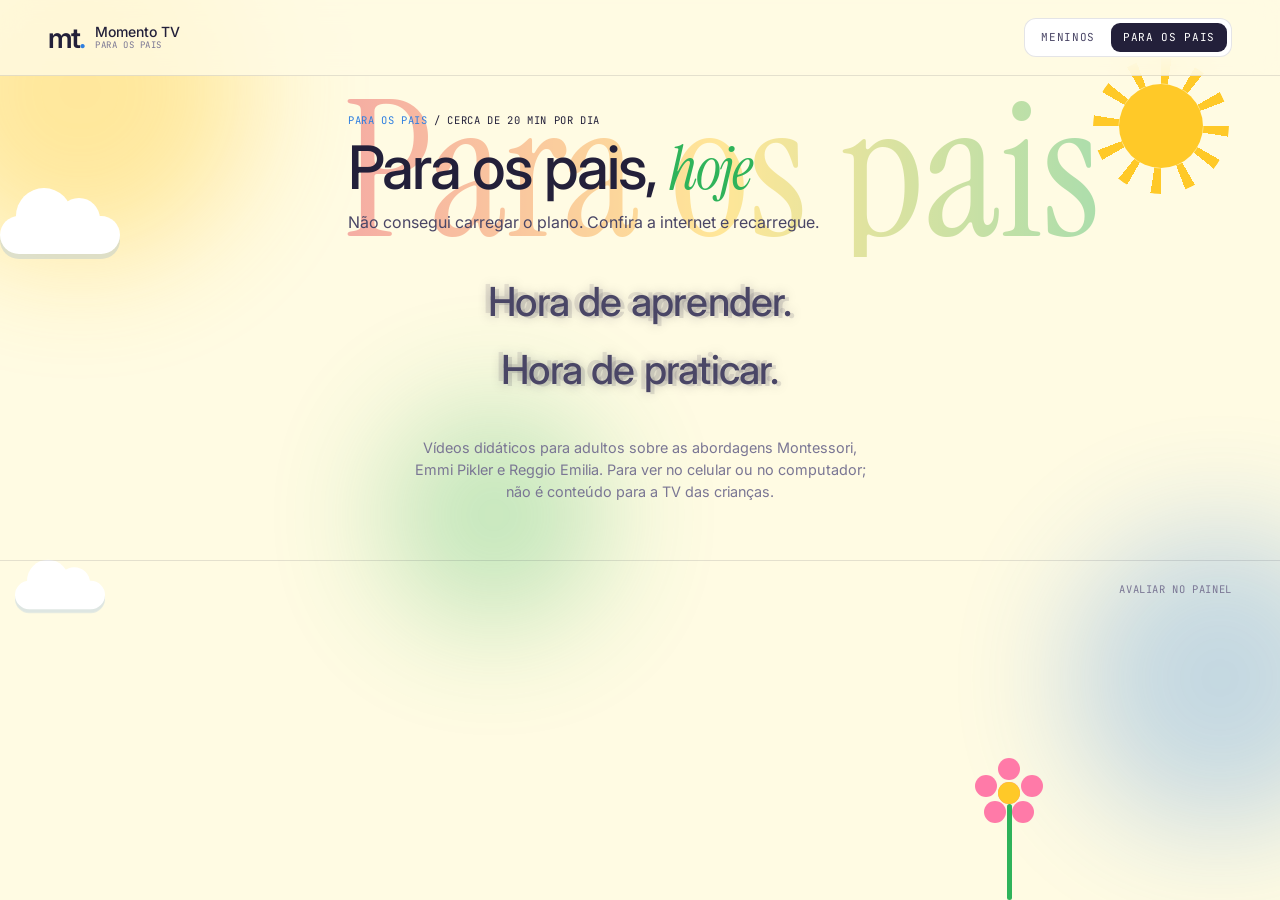
==== pais.html @ d2800e3e "Aba "Para os pais": pagina pais.html com pacote diario de videos didaticos (catalogo-pais.json, plan" ====
<!doctype html>
<html lang="pt-BR">
<head>
<meta charset="utf-8">
<meta name="viewport" content="width=device-width,initial-scale=1">
<meta name="robots" content="noindex">
<title>Momento TV · Para os pais</title>
<link rel="preconnect" href="https://fonts.googleapis.com">
<link rel="stylesheet" href="https://fonts.googleapis.com/css2?family=Inter:wght@400;500;600&family=JetBrains+Mono:wght@400;500&family=Instrument+Serif:ital@1&display=swap">
<style>
  /* Tokens do design system Noa Vale (noa-vale-design-system) */
  :root{
    /* Paleta primária para crianças pequenas: vermelho, azul, amarelo e verde, saturadas, sobre fundo claro */
    --red:#e63946;--blue:#2f7fe0;--yellow:#ffc928;--green:#2fb35a;
    --bg:#fffbe3;--bg-2:#fff3b8;--card:#ffffff;--card-edge:var(--blue);
    --ink:#23203a;--ink-2:#4a4666;--muted:#7a7694;--line:rgba(35,32,58,.12);
    --accent:var(--blue);--accent-deep:#1f5fb0;--accent-soft:#cfe2fb;--paper:#ffffff;
    --font-sans:"Inter",system-ui,-apple-system,"Segoe UI",Roboto,sans-serif;
    --font-mono:"JetBrains Mono",ui-monospace,"Cascadia Mono",Consolas,monospace;
    --font-script:"Instrument Serif",Georgia,serif;
    --radius:18px;--gutter:clamp(16px,4vw,48px);
    --shadow:0 30px 60px -30px rgba(30,28,25,.45),0 2px 0 rgba(255,255,255,.6) inset;
  }
  :root{color-scheme:light}
  *{box-sizing:border-box}
  html{scroll-behavior:smooth}
  body{margin:0;background:var(--bg);color:var(--ink);font:16px/1.55 var(--font-sans);-webkit-font-smoothing:antialiased}
  a{color:inherit;text-decoration:none}
  h1{font-weight:500;letter-spacing:-.03em;line-height:1.02;margin:0}
  p{margin:0}
  .mono{font-family:var(--font-mono);letter-spacing:.06em}
  .tiny{font-size:10.5px;line-height:1.6;text-transform:uppercase}
  .muted{color:var(--muted)}
  .accent{color:var(--accent)}

  .site-header{position:sticky;top:0;z-index:50;display:flex;align-items:center;justify-content:space-between;gap:12px;height:76px;padding:0 var(--gutter);background:color-mix(in srgb,var(--bg) 82%,transparent);backdrop-filter:blur(14px);border-bottom:1px solid var(--line)}
  .brand{display:flex;align-items:center;gap:12px}
  .brand-mark{font-weight:600;font-size:28px;letter-spacing:-.08em;line-height:1}
  .brand-mark .dot{color:var(--accent)}
  .brand-text{display:flex;flex-direction:column;line-height:1.15}
  .brand-name{font-size:14px;font-weight:500}
  .brand-role{color:var(--muted);font-size:9px}
  .pill{padding:7px 12px;border-radius:9px;background:var(--paper);border:1px solid var(--line);font-size:11px;color:var(--ink-2);white-space:nowrap}

  .wrap{max-width:680px;margin:0 auto;padding:36px var(--gutter) 56px;display:flex;flex-direction:column;gap:22px}
  .hero h1{font-size:clamp(38px,9vw,60px);margin:8px 0 10px}
  .hero h1 em{font-family:var(--font-script);font-weight:400;color:var(--accent)}
  .sub{color:var(--ink-2)}

  .hero h1 em{color:var(--green)}
  #proximos{border-color:var(--green)}
  .tcard{background:var(--card);border:3px solid var(--card-edge);border-radius:26px;padding:22px;box-shadow:var(--shadow);display:flex;flex-direction:column;gap:16px}
  .btn-discuss{display:flex;align-items:center;justify-content:space-between;gap:14px;padding:14px 14px 14px 26px;border-radius:12px;background:linear-gradient(180deg,var(--accent),var(--accent-deep));color:#fff;font-family:var(--font-mono);font-size:13px;font-weight:500;letter-spacing:.06em;text-transform:uppercase;box-shadow:0 1px 0 rgba(255,255,255,.35) inset,0 12px 24px -12px rgba(193,39,45,.8);transition:transform .2s,box-shadow .2s}
  .btn-discuss:hover{transform:translateY(-1px);box-shadow:0 1px 0 rgba(255,255,255,.35) inset,0 16px 30px -12px rgba(193,39,45,.8),0 0 0 3px rgba(230,57,70,.28)}
  .btn-icon{display:grid;place-items:center;width:40px;height:40px;border-radius:9px;background:rgba(255,255,255,.18);font-size:15px}
  a:focus-visible,summary:focus-visible{outline:3px solid var(--accent);outline-offset:3px}

  ol{margin:0;padding:0;list-style:none;counter-reset:v;display:flex;flex-direction:column}
  ol li{counter-increment:v;display:grid;grid-template-columns:auto 1fr auto;gap:12px;align-items:baseline;padding:11px 0;border-top:1px solid var(--line)}
  ol li:first-child{border-top:0}
  ol li::before{content:counter(v);display:grid;place-items:center;width:30px;height:30px;border-radius:50%;background:var(--c,var(--red));color:#fff;font-family:var(--font-sans);font-size:15px;font-weight:600}
  ol li:nth-child(4n+1){--c:var(--red)}
  ol li:nth-child(4n+2){--c:var(--blue)}
  ol li:nth-child(4n+3){--c:var(--green)}
  ol li:nth-child(4n+4){--c:var(--yellow)}
  ol li:nth-child(4n+4)::before{color:var(--ink)}
  ol li a{font-weight:500;font-size:17px;letter-spacing:-.01em}
  ol li a:hover{color:var(--accent)}
  .dur{font-family:var(--font-mono);font-size:11px;color:var(--muted);white-space:nowrap}
  .meta{color:var(--muted);font-size:.9rem}

  details summary{cursor:pointer;font-family:var(--font-mono);font-size:11px;letter-spacing:.06em;text-transform:uppercase;list-style:none}
  details summary::before{content:"+ ";color:var(--accent)}
  details[open] summary::before{content:"− "}
  .dia{display:flex;flex-direction:column;gap:6px;padding:14px 0;border-top:1px solid var(--line)}
  .dia:first-child{border-top:0;padding-top:0}
  .dia a.p{font-weight:500;color:var(--accent-deep)}
  .dia a.p:hover{text-decoration:underline}
  .warn{background:var(--accent-soft);color:#4a1d0c;border-radius:12px;padding:10px 14px;font-size:.92rem}
  [hidden]{display:none!important}
  html,body{overflow-x:clip}
  /* ---- Efeitos ---- */
  .bg{position:fixed;inset:0;z-index:-1;overflow:hidden;pointer-events:none}
  .bg i{position:absolute;border-radius:50%;filter:blur(60px);opacity:.38;animation:flutua 18s ease-in-out infinite alternate;will-change:transform}
  .bg i:nth-child(1){width:340px;height:340px;background:var(--yellow);top:-80px;left:-90px}
  .bg i:nth-child(2){width:300px;height:300px;background:var(--blue);opacity:.28;bottom:8%;right:-90px;animation-duration:23s;animation-delay:-6s}
  .bg i:nth-child(3){width:220px;height:220px;background:var(--green);opacity:.3;top:45%;left:30%;animation-duration:27s;animation-delay:-11s}
  @keyframes flutua{to{transform:translate3d(60px,-50px,0) scale(1.18)}}
  .hero{position:relative}
  .ghost{position:absolute;left:-4px;top:-26px;z-index:-1;font-family:var(--font-script);font-size:clamp(90px,26vw,190px);line-height:.9;background:linear-gradient(90deg,var(--red),var(--yellow),var(--green),var(--blue),var(--red));background-size:200% 100%;-webkit-background-clip:text;background-clip:text;color:transparent;-webkit-text-fill-color:transparent;opacity:.4;white-space:nowrap;user-select:none;animation:desliza 16s linear infinite alternate,arcoiris 8s linear infinite}
  @keyframes desliza{to{transform:translateX(-14%)}}
  @keyframes arcoiris{to{background-position:200% 0}}
  .hero h1 em{display:inline-block;animation:balanca 5s ease-in-out infinite}
  @keyframes balanca{0%,100%{transform:rotate(-2deg)}50%{transform:rotate(2.5deg) translateY(-2px)}}
  .reveal{opacity:0;transform:translateY(26px);transition:opacity .8s cubic-bezier(.2,.7,.2,1),transform .8s cubic-bezier(.2,.7,.2,1)}
  .reveal.in{opacity:1;transform:none}
  .tcard{transform-style:preserve-3d;will-change:transform}
  .tcard.tilt{transition:transform .15s ease-out,box-shadow .3s}
  .btn-discuss{position:relative;overflow:hidden;animation:pulsa 3.2s ease-in-out infinite}
  .btn-discuss::after{content:"";position:absolute;top:0;left:-70%;width:45%;height:100%;background:linear-gradient(100deg,transparent,rgba(255,255,255,.45),transparent);transform:skewX(-20deg);animation:brilho 3.8s ease-in-out infinite}
  @keyframes brilho{0%,55%{left:-70%}100%{left:130%}}
  @keyframes pulsa{0%,100%{box-shadow:0 1px 0 rgba(255,255,255,.35) inset,0 12px 24px -12px rgba(193,39,45,.8),0 0 0 0 rgba(230,57,70,.35)}50%{box-shadow:0 1px 0 rgba(255,255,255,.35) inset,0 12px 24px -12px rgba(193,39,45,.8),0 0 0 10px rgba(230,57,70,0)}}
  .btn-icon{transition:transform .25s}
  .btn-discuss:hover .btn-icon{transform:scale(1.18) rotate(-8deg)}
  .reveal.in ol li{animation:entra .55s cubic-bezier(.2,.7,.2,1) both;animation-delay:calc(var(--i,0)*90ms + 150ms)}
  @keyframes entra{from{opacity:0;transform:translateX(-18px)}}
  ol li{transition:padding-left .25s}
  ol li:hover{padding-left:8px}
  .pill{animation:pop .6s cubic-bezier(.3,1.6,.5,1) both}
  @keyframes pop{from{opacity:0;transform:scale(.6)}}
  @media (prefers-reduced-motion:reduce){
    .bg i,.ghost,.hero h1 em,.btn-discuss,.btn-discuss::after,.pill{animation:none}
    .reveal{opacity:1;transform:none;transition:none}
    .reveal.in ol li{animation:none}
    .tcard.tilt{transition:none}
  }
  /* ---- Efeitos do Noa Vale: roda 3D, dust, objetos soltos, passos ---- */
  .roda{display:flex;flex-direction:column;gap:14px}
  .carousel{position:relative;height:340px;perspective:1200px;perspective-origin:50% 40%}
  .ring{position:absolute;inset:0;margin:auto;width:220px;height:280px;transform-style:preserve-3d;transition:transform 1.1s cubic-bezier(.22,.8,.2,1)}
  .vcard{position:absolute;inset:0;display:flex;flex-direction:column;justify-content:space-between;padding:18px;border-radius:24px;border:6px solid #fff;background:var(--c);color:#fff;box-shadow:var(--shadow);backface-visibility:hidden;transform:rotateY(var(--a)) translateZ(var(--r))}
  .vcard.y{color:var(--ink)}
  .vcard .n{font-family:var(--font-script);font-size:96px;line-height:.8}
  .vcard h3{margin:0;font-size:20px;font-weight:600;letter-spacing:-.02em;line-height:1.1}
  .vcard .d{align-self:flex-start;margin-top:10px;font-family:var(--font-mono);font-size:11px;padding:4px 10px;border-radius:99px;background:rgba(255,255,255,.3)}
  .vcard .go{position:absolute;right:12px;top:12px;width:36px;height:36px;border-radius:50%;background:#fff;color:var(--c);display:grid;place-items:center;font-size:13px}
  .vcard.y .go{color:var(--ink)}
  .roda-foot{display:flex;align-items:center;justify-content:center;gap:18px;text-align:center}
  .chev{background:none;border:0;cursor:pointer;color:var(--muted);font-size:42px;line-height:1;padding:0 8px;transition:color .2s,transform .2s}
  .chev:hover{color:var(--accent);transform:scale(1.12)}
  .steps{display:flex;gap:6px}
  .steps button{position:relative;flex:var(--w) 1 0;min-width:0;background:none;border:0;padding:14px 0 0;cursor:pointer;text-align:left;color:var(--muted);font-family:var(--font-mono);font-size:10.5px;letter-spacing:.06em;transition:color .3s}
  .steps button i{position:absolute;top:0;left:0;right:0;height:7px;border-radius:4px;background:var(--c);opacity:.28;transition:opacity .3s}
  .steps button.active{color:var(--ink)}
  .steps button.active i{opacity:1}
  .dust{display:flex;flex-direction:column;align-items:center;gap:6px;margin:14px 0;font-size:clamp(24px,6vw,40px);font-weight:500;letter-spacing:-.02em;color:var(--ink-2);text-align:center}
  .dust span{animation:dust 7s ease-in-out infinite;text-shadow:0 0 12px rgba(35,32,58,.35),4px 2px 0 rgba(35,32,58,.12),-5px -3px 0 rgba(35,32,58,.1)}
  .dust span:last-child{animation-delay:-3.5s}
  @keyframes dust{0%,100%{opacity:.3;letter-spacing:.3em}50%{opacity:1;letter-spacing:-.02em}}
  .scatter{position:absolute;inset:0;pointer-events:none;z-index:-1}
  .toy{position:absolute;box-shadow:var(--shadow);animation:bob 5s ease-in-out infinite}
  .toy.t1{width:56px;height:56px;border-radius:50%;background:var(--red);border:6px solid #fff;right:3%;top:2%;--r:0deg}
  .toy.t2{width:46px;height:46px;border-radius:14px;background:var(--blue);border:6px solid #fff;right:20%;top:78%;--r:-12deg;animation-delay:-1.5s}
  .toy.t3{width:58px;height:52px;background:var(--yellow);clip-path:polygon(50% 0,100% 100%,0 100%);right:1%;top:44%;--r:10deg;animation-delay:-3s;box-shadow:none}
  .toy.t4{width:34px;height:34px;border-radius:50%;background:var(--green);border:5px solid #fff;right:30%;top:-2%;animation-delay:-2s}
  @keyframes bob{0%,100%{transform:translateY(0) rotate(var(--r,0deg))}50%{transform:translateY(-14px) rotate(calc(var(--r,0deg) + 9deg))}}
  @media (max-width:520px){.carousel{height:310px}.ring{width:190px;height:250px}.vcard .n{font-size:78px}.vcard h3{font-size:17px}}
  @media (prefers-reduced-motion:reduce){.ring{transition:none}.dust span,.toy{animation:none}.dust span{opacity:1}}
  /* ---- Ilustrações em CSS no fundo ---- */
  .bg b{position:absolute;display:block}
  .sol{top:84px;right:6%;width:84px;height:84px;border-radius:50%;background:var(--yellow)}
  .sol::before{content:"";position:absolute;inset:-26px;border-radius:50%;background:repeating-conic-gradient(var(--yellow) 0 9deg,transparent 9deg 30deg);-webkit-mask:radial-gradient(circle closest-side,transparent 61%,#000 63%);mask:radial-gradient(circle closest-side,transparent 61%,#000 63%);animation:raios 30s linear infinite}
  @keyframes raios{to{transform:rotate(360deg)}}
  .nuvem{left:0;width:120px;height:38px;border-radius:40px;background:#fff;filter:drop-shadow(0 5px 0 rgba(47,127,224,.16));animation:deriva 70s linear infinite}
  .nuvem::before,.nuvem::after{content:"";position:absolute;border-radius:50%;background:#fff}
  .nuvem::before{width:56px;height:56px;left:16px;top:-28px}
  .nuvem::after{width:42px;height:42px;right:20px;top:-18px}
  .nuvem.n1{top:24%}
  .nuvem.n2{top:64%;transform:scale(.75);animation-duration:95s;animation-delay:-48s}
  @keyframes deriva{from{translate:-180px 0}to{translate:calc(100vw + 180px) 0}}
  .balao{left:7%;bottom:-130px;width:54px;height:66px;border-radius:50% 50% 48% 48%;background:var(--red);animation:sobe 26s ease-in-out infinite}
  .balao::before{content:"";position:absolute;left:12px;top:10px;width:10px;height:16px;border-radius:50%;background:rgba(255,255,255,.55);transform:rotate(20deg)}
  .balao::after{content:"";position:absolute;left:50%;top:100%;width:2px;height:72px;background:var(--ink-2);opacity:.4}
  @keyframes sobe{0%{transform:translate(0,0) rotate(-4deg)}50%{transform:translate(26px,-60vh) rotate(5deg)}100%{transform:translate(-10px,-125vh) rotate(-4deg)}}
  .flor{left:78%;bottom:96px;width:22px;height:22px;border-radius:50%;background:#ff7aa8;box-shadow:0 -24px #ff7aa8,23px -7px #ff7aa8,14px 19px #ff7aa8,-14px 19px #ff7aa8,-23px -7px #ff7aa8;transform-origin:50% 100px;animation:sway 6s ease-in-out infinite alternate}
  .flor::before{content:"";position:absolute;left:50%;top:22px;width:5px;height:96px;margin-left:-2.5px;background:var(--green);border-radius:3px;z-index:-1}
  .flor::after{content:"";position:absolute;inset:0;border-radius:50%;background:var(--yellow)}
  @keyframes sway{from{transform:rotate(-6deg)}to{transform:rotate(6deg)}}
  /* ---- Brinquedo que gira ao toque ---- */
  .brinq-area{display:flex;flex-direction:column;align-items:center;gap:10px}
  .brinq-wrap{filter:drop-shadow(0 14px 14px rgba(35,32,58,.22))}
  .brinq{display:block;width:150px;height:150px;border:0;padding:0;cursor:pointer;background:var(--yellow);clip-path:polygon(50% 0,61% 35%,98% 35%,68% 57%,79% 91%,50% 70%,21% 91%,32% 57%,2% 35%,39% 35%);transition:transform .25s,background .3s;animation:balanca 5s ease-in-out infinite}
  .brinq:hover{transform:scale(1.08)}
  .brinq:focus-visible{outline:3px solid var(--blue);outline-offset:6px}
  .brinq.gira{animation:giraBrinq .7s cubic-bezier(.5,0,.3,1)}
  @keyframes giraBrinq{0%{transform:rotate(0) scale(1)}50%{transform:rotate(180deg) scale(.5)}100%{transform:rotate(360deg) scale(1)}}
  /* ---- Cartões entram virados em 3D ---- */
  .tcard.reveal{transform:none}
  .tcard.reveal.in{animation:entra3d 1s cubic-bezier(.2,.7,.2,1) backwards}
  #hoje{--ry:14deg;--rz:-4deg}
  #proximos{--ry:-14deg;--rz:4deg}
  @keyframes entra3d{from{opacity:0;transform:perspective(900px) rotateY(var(--ry)) rotateZ(var(--rz)) translateY(34px)}}
  @media (prefers-reduced-motion:reduce){.sol::before,.nuvem,.balao,.flor,.brinq,.brinq.gira,.tcard.reveal.in{animation:none}.balao{bottom:12%}}
  .abas{display:flex;gap:4px;padding:4px;border-radius:12px;background:var(--paper);border:1px solid var(--line)}
  .abas a{padding:6px 12px;border-radius:9px;font-family:var(--font-mono);font-size:11px;letter-spacing:.06em;text-transform:uppercase;color:var(--ink-2)}
  .abas a[aria-current="page"]{background:var(--ink);color:#fff}
  .site-footer{padding:20px var(--gutter) 28px;border-top:1px solid var(--line);display:flex;justify-content:space-between;gap:12px;flex-wrap:wrap;color:var(--muted)}
</style>
</head>
<body>
<div class="bg" aria-hidden="true"><i></i><i></i><i></i><b class="sol"></b><b class="nuvem n1"></b><b class="nuvem n2"></b><b class="balao"></b><b class="flor"></b></div>
<header class="site-header">
  <a class="brand" href="./" aria-label="Momento TV, início">
    <span class="brand-mark">mt<span class="dot">.</span></span>
    <span class="brand-text">
      <span class="brand-name">Momento TV</span>
      <span class="brand-role mono">PARA OS PAIS</span>
    </span>
  </a>
  <nav class="abas" aria-label="Seções">
    <a href="./">Meninos</a>
    <a href="./pais.html" aria-current="page">Para os pais</a>
  </nav>
  <span class="pill mono" id="data-pill" hidden></span>
</header>

<main class="wrap">
  <section class="hero reveal">
    <p class="ghost" aria-hidden="true">Para os pais</p>
    <p class="mono tiny"><span class="accent">PARA OS PAIS</span> / CERCA DE 20 MIN POR DIA</p>
    <h1 id="titulo">Para os pais, <em>hoje</em></h1>
    <p class="sub" id="sub">Carregando o plano…</p>
      </section>

  <section class="roda reveal" id="roda" hidden aria-label="Vídeos de hoje">
    <div class="carousel"><div class="ring" id="ring"></div></div>
    <div class="roda-foot">
      <button class="chev" id="prev" aria-label="Vídeo anterior">&lsaquo;</button>
      <p class="mono tiny"><span class="accent" id="cur-index">1</span> / <span id="cur-total">1</span> &nbsp; <span id="cur-title"></span></p>
      <button class="chev" id="next" aria-label="Próximo vídeo">&rsaquo;</button>
    </div>
    <div class="steps" id="steps"></div>
  </section>

  <p class="dust" aria-hidden="true"><span>Hora de aprender.</span><span>Hora de praticar.</span></p>

  <p class="meta" style="text-align:center;max-width:52ch;margin:0 auto">Vídeos didáticos para adultos sobre as abordagens Montessori, Emmi Pikler e Reggio Emilia. Para ver no celular ou no computador; não é conteúdo para a TV das crianças.</p>

  <div id="aviso" class="warn" hidden></div>

  <section class="tcard reveal" id="hoje" hidden>
    <a class="btn-discuss" id="tocar" href="#" target="_blank" rel="noopener"><span id="tocar-txt">Tocar o pacote de hoje</span><span class="btn-icon" aria-hidden="true">▶</span></a>
    <ol id="lista"></ol>
    <p class="meta">Abre uma fila no seu YouTube com os vídeos do dia, em sequência. Para marcar o que quer considerar, favoritar ou dispensar, use a aba "Para os pais" do <a href="https://claude.ai/artifact/XzqS7mqzaHzZkBcvkxbw5g#pais" target="_blank" rel="noopener" style="color:var(--accent-deep);font-weight:500">painel</a>.</p>
  </section>

  <section class="tcard reveal" id="proximos" hidden>
    <details>
      <summary>Próximos dias</summary>
      <div id="dias" style="margin-top:14px"></div>
    </details>
  </section>
</main>

<footer class="site-footer">
  <p class="mono tiny" id="rodape"></p>
  <a class="mono tiny" style="color:inherit" href="https://claude.ai/artifact/XzqS7mqzaHzZkBcvkxbw5g#pais" target="_blank" rel="noopener">Avaliar no painel</a>
</footer>
<script>
(function(){
  const $ = s => document.querySelector(s);
  const esc = s => String(s).replace(/[&<>"']/g, c => ({'&':'&amp;','<':'&lt;','>':'&gt;','"':'&quot;',"'":'&#39;'}[c]));
  const chave = d => d.getFullYear()+'-'+String(d.getMonth()+1).padStart(2,'0')+'-'+String(d.getDate()).padStart(2,'0');
  const nome = iso => { const p = iso.split('-').map(Number); return new Date(p[0], p[1]-1, p[2]).toLocaleDateString('pt-BR', {weekday:'long'}); };
  const dm = iso => iso.slice(8) + '/' + iso.slice(5,7);
  const pacote = d => 'https://www.youtube.com/watch_videos?video_ids=' + d.videos.map(v => encodeURIComponent(v.id)).join(',');
  const curto = t => String(t).replace(/^Patati Patatá\s*[-–]?\s*/, '');
  // Entrada ao rolar
  const io = 'IntersectionObserver' in window ? new IntersectionObserver(es => es.forEach(e => { if(e.isIntersecting){ e.target.classList.add('in'); io.unobserve(e.target); } }), {threshold:.12}) : null;
  document.querySelectorAll('.reveal').forEach(el => io ? io.observe(el) : el.classList.add('in'));
  // Inclinação 3D dos cartões (só com mouse; no toque fica estático)
  if(matchMedia('(hover:hover) and (prefers-reduced-motion:no-preference)').matches){
    document.querySelectorAll('.tcard').forEach(c => {
      c.classList.add('tilt');
      c.addEventListener('mousemove', e => { const r = c.getBoundingClientRect(); const x = (e.clientX-r.left)/r.width-.5, y = (e.clientY-r.top)/r.height-.5; c.style.transform = `perspective(900px) rotateY(${x*7}deg) rotateX(${-y*7}deg)`; });
      c.addEventListener('mouseleave', () => { c.style.transform = ''; });
    });
  }
  // Formas do fundo acompanham a rolagem
  const formas = document.querySelectorAll('.bg i');
  if(matchMedia('(prefers-reduced-motion:no-preference)').matches){
    addEventListener('scroll', () => { const y = scrollY; formas.forEach((f, k) => { f.style.marginTop = (y * (k+1) * -.06) + 'px'; }); }, {passive:true});
  }
  const CORES = ['var(--red)','var(--blue)','var(--green)','var(--yellow)'];
  // Brinquedo: gira, troca de forma e de cor a cada toque
  const FORMAS = ['polygon(50% 0,61% 35%,98% 35%,68% 57%,79% 91%,50% 70%,21% 91%,32% 57%,2% 35%,39% 35%)','circle(50%)','inset(0 round 30px)','polygon(50% 0,100% 100%,0 100%)'];
  // Roda 3D dos vídeos do dia (carrossel do Noa Vale)
  const minutos = s => s.split(':').reverse().reduce((t, x, k) => t + Number(x) * Math.pow(60, k), 0) / 60;
  let rodaIdx = 0, rodaTimer = null, rodaN = 0, rodaR = 0;
  const movimento = !matchMedia('(prefers-reduced-motion:reduce)').matches;
  function rodaMostra(i, vids){
    rodaIdx = (i + rodaN) % rodaN;
    $('#ring').style.transform = `translateZ(${-rodaR}px) rotateY(${-rodaIdx * 360 / rodaN}deg)`;
    $('#cur-index').textContent = rodaIdx + 1;
    $('#cur-title').textContent = curto(vids[rodaIdx].title);
    document.querySelectorAll('#steps button').forEach((b, k) => b.classList.toggle('active', k === rodaIdx));
  }
  function montaRoda(vids){
    rodaN = vids.length;
    $('#roda').hidden = false;
    const larg = $('#ring').offsetWidth || 220;
    rodaR = Math.max(110, (larg / 2) / Math.tan(Math.PI / rodaN)) + 36;
    $('#cur-total').textContent = rodaN;
    $('#ring').innerHTML = vids.map((v, k) => {
      const amarelo = k % 4 === 3;
      return `<a class="vcard${amarelo ? ' y' : ''}" href="${esc(v.url)}" target="_blank" rel="noopener" style="--c:${CORES[k % 4]};--a:${k * 360 / rodaN}deg;--r:${rodaR}px"><span class="go" aria-hidden="true">▶</span><span class="n">${k + 1}</span><span><h3>${esc(curto(v.title))}</h3><span class="d">${esc(v.duracao)}${v.tema ? ' · ' + esc(v.tema) : ''}</span></span></a>`;
    }).join('');
    $('#steps').innerHTML = vids.map((v, k) => `<button type="button" style="--c:${CORES[k % 4]};--w:${minutos(v.duracao).toFixed(2)}" aria-label="Ir ao vídeo ${k + 1}"><i></i>${esc(v.duracao)}</button>`).join('');
    document.querySelectorAll('#steps button').forEach((b, k) => b.addEventListener('click', () => { rodaMostra(k, vids); rodaAuto(vids); }));
    $('#prev').onclick = () => { rodaMostra(rodaIdx - 1, vids); rodaAuto(vids); };
    $('#next').onclick = () => { rodaMostra(rodaIdx + 1, vids); rodaAuto(vids); };
    $('#ring').onmouseenter = () => clearInterval(rodaTimer);
    $('#ring').onmouseleave = () => rodaAuto(vids);
    rodaMostra(0, vids);
    rodaAuto(vids);
  }
  function rodaAuto(vids){ clearInterval(rodaTimer); if(movimento) rodaTimer = setInterval(() => rodaMostra(rodaIdx + 1, vids), 4200); }
  fetch('plano-pais.json?v=' + Date.now(), {cache:'no-store'}).then(r => r.json()).then(p => {
    const dias = (p.dias || []).filter(d => d.videos && d.videos.length);
    if(!dias.length){ $('#sub').textContent = 'O plano está vazio. Peça para atualizar.'; return; }
    const hoje = chave(new Date());
    const futuros = dias.filter(d => d.data >= hoje);
    const d0 = futuros[0] || dias[dias.length-1];
    const ehHoje = d0.data === hoje;
    $('#titulo').innerHTML = 'Para os pais, <em>' + (ehHoje ? 'hoje' : esc(nome(d0.data))) + '</em>';
    $('#sub').textContent = nome(d0.data) + ', ' + dm(d0.data) + ' · ' + d0.videos.length + ' vídeos · ' + d0.total_min + ' min';
    $('#data-pill').textContent = dm(d0.data) + ' · ' + d0.total_min + ' MIN';
    $('#data-pill').hidden = false;
    $('#tocar').href = pacote(d0);
    $('#tocar-txt').textContent = 'Tocar o pacote de ' + (ehHoje ? 'hoje' : nome(d0.data));
    $('#lista').innerHTML = d0.videos.map((v, i) => `<li style="--i:${i}"><a href="${esc(v.url)}" target="_blank" rel="noopener">${esc(curto(v.title))}</a>${v.tema ? ' <span class="meta">· ' + esc(v.tema) + '</span>' : ''}${v.canal ? ' <span class="meta">· ' + esc(v.canal) + '</span>' : ''} <span class="dur">${esc(v.duracao)}</span></li>`).join('');
    $('#hoje').hidden = false;
    montaRoda(d0.videos);
    const resto = futuros.slice(1);
    if(resto.length){
      $('#dias').innerHTML = resto.map(d => `<div class="dia"><a class="p" href="${esc(pacote(d))}" target="_blank" rel="noopener">▶ Pacote de ${esc(nome(d.data))} (${esc(dm(d.data))}) · ${d.total_min} min</a><p class="meta">${d.videos.map(v => esc(curto(v.title))).join(' · ')}</p></div>`).join('');
      $('#proximos').hidden = false;
    }
    const ultimo = dias[dias.length-1].data;
    if(ultimo < hoje){ $('#aviso').textContent = 'O plano acabou em ' + dm(ultimo) + '. Ele é renovado toda semana; se ficou parado, o notebook estava desligado.'; $('#aviso').hidden = false; }
    $('#rodape').textContent = 'Plano gerado em ' + String(p.geradoEm || '').replace('T', ' ').slice(0, 16) + ' · meta ' + (p.metaMin || 20) + ' min por dia · vídeos didáticos para adultos';
  }).catch(() => { $('#sub').textContent = 'Não consegui carregar o plano. Confira a internet e recarregue.'; });
})();
</script>
</body>
</html>
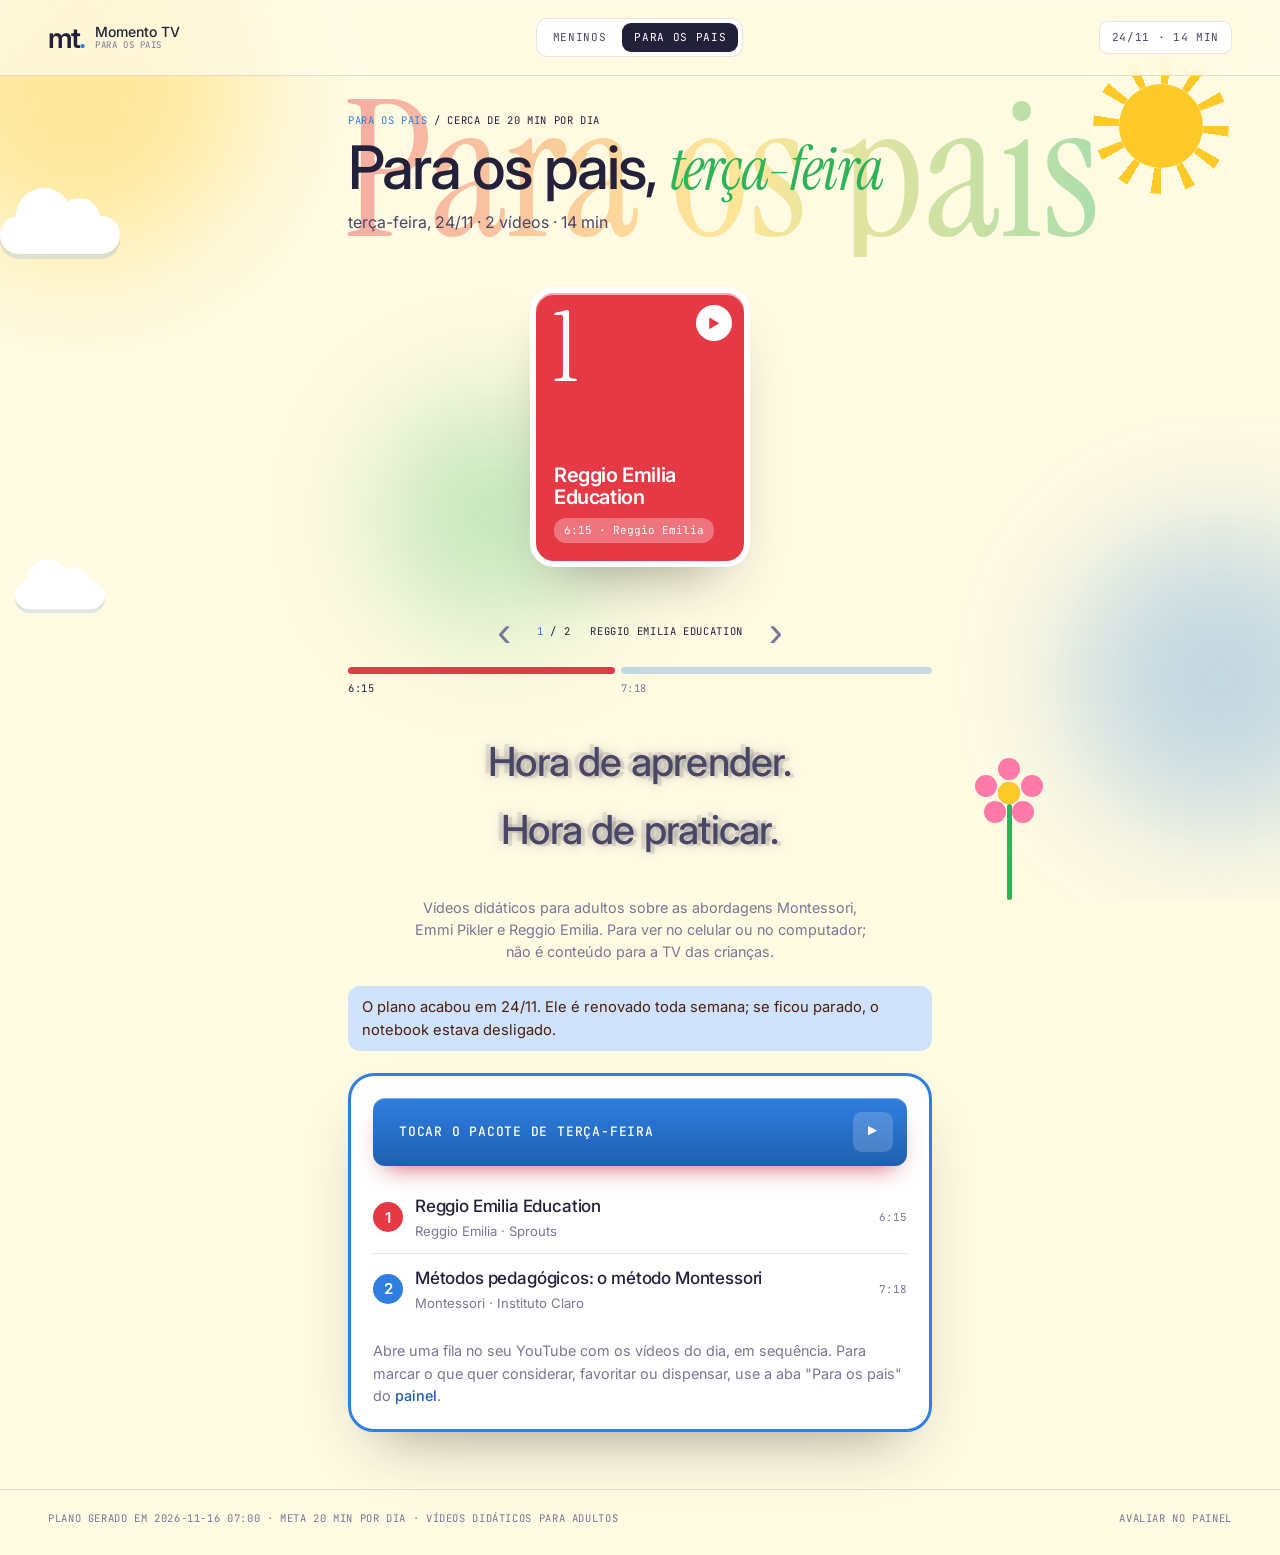
==== commit e928e728: "Página Momento TV Co-Authored-By: Claude Fable 5.2 <noreply@anthropic.com>" ====
--- a/pais.html
+++ b/pais.html
@@ -4,190 +4,22 @@
 <meta charset="utf-8">
 <meta name="viewport" content="width=device-width,initial-scale=1">
 <meta name="robots" content="noindex">
+<meta name="theme-color" content="#fffbe3">
 <title>Momento TV · Para os pais</title>
+<link rel="icon" href="icones/pais.svg" type="image/svg+xml">
+<link rel="icon" href="icones/pais-32.png" sizes="32x32" type="image/png">
+<link rel="apple-touch-icon" href="icones/pais-180.png">
+<link rel="manifest" href="manifest-pais.webmanifest">
 <link rel="preconnect" href="https://fonts.googleapis.com">
 <link rel="stylesheet" href="https://fonts.googleapis.com/css2?family=Inter:wght@400;500;600&family=JetBrains+Mono:wght@400;500&family=Instrument+Serif:ital@1&display=swap">
+<!-- Estilo e script são comuns às duas páginas; ao mudar estilo.css ou pagina.js, aumente o ?v= nas duas -->
+<link rel="stylesheet" href="estilo.css?v=20261115b">
 <style>
-  /* Tokens do design system Noa Vale (noa-vale-design-system) */
-  :root{
-    /* Paleta primária para crianças pequenas: vermelho, azul, amarelo e verde, saturadas, sobre fundo claro */
-    --red:#e63946;--blue:#2f7fe0;--yellow:#ffc928;--green:#2fb35a;
-    --bg:#fffbe3;--bg-2:#fff3b8;--card:#ffffff;--card-edge:var(--blue);
-    --ink:#23203a;--ink-2:#4a4666;--muted:#7a7694;--line:rgba(35,32,58,.12);
-    --accent:var(--blue);--accent-deep:#1f5fb0;--accent-soft:#cfe2fb;--paper:#ffffff;
-    --font-sans:"Inter",system-ui,-apple-system,"Segoe UI",Roboto,sans-serif;
-    --font-mono:"JetBrains Mono",ui-monospace,"Cascadia Mono",Consolas,monospace;
-    --font-script:"Instrument Serif",Georgia,serif;
-    --radius:18px;--gutter:clamp(16px,4vw,48px);
-    --shadow:0 30px 60px -30px rgba(30,28,25,.45),0 2px 0 rgba(255,255,255,.6) inset;
-  }
-  :root{color-scheme:light}
-  *{box-sizing:border-box}
-  html{scroll-behavior:smooth}
-  body{margin:0;background:var(--bg);color:var(--ink);font:16px/1.55 var(--font-sans);-webkit-font-smoothing:antialiased}
-  a{color:inherit;text-decoration:none}
-  h1{font-weight:500;letter-spacing:-.03em;line-height:1.02;margin:0}
-  p{margin:0}
-  .mono{font-family:var(--font-mono);letter-spacing:.06em}
-  .tiny{font-size:10.5px;line-height:1.6;text-transform:uppercase}
-  .muted{color:var(--muted)}
-  .accent{color:var(--accent)}
-
-  .site-header{position:sticky;top:0;z-index:50;display:flex;align-items:center;justify-content:space-between;gap:12px;height:76px;padding:0 var(--gutter);background:color-mix(in srgb,var(--bg) 82%,transparent);backdrop-filter:blur(14px);border-bottom:1px solid var(--line)}
-  .brand{display:flex;align-items:center;gap:12px}
-  .brand-mark{font-weight:600;font-size:28px;letter-spacing:-.08em;line-height:1}
-  .brand-mark .dot{color:var(--accent)}
-  .brand-text{display:flex;flex-direction:column;line-height:1.15}
-  .brand-name{font-size:14px;font-weight:500}
-  .brand-role{color:var(--muted);font-size:9px}
-  .pill{padding:7px 12px;border-radius:9px;background:var(--paper);border:1px solid var(--line);font-size:11px;color:var(--ink-2);white-space:nowrap}
-
-  .wrap{max-width:680px;margin:0 auto;padding:36px var(--gutter) 56px;display:flex;flex-direction:column;gap:22px}
-  .hero h1{font-size:clamp(38px,9vw,60px);margin:8px 0 10px}
-  .hero h1 em{font-family:var(--font-script);font-weight:400;color:var(--accent)}
-  .sub{color:var(--ink-2)}
-
-  .hero h1 em{color:var(--green)}
-  #proximos{border-color:var(--green)}
-  .tcard{background:var(--card);border:3px solid var(--card-edge);border-radius:26px;padding:22px;box-shadow:var(--shadow);display:flex;flex-direction:column;gap:16px}
-  .btn-discuss{display:flex;align-items:center;justify-content:space-between;gap:14px;padding:14px 14px 14px 26px;border-radius:12px;background:linear-gradient(180deg,var(--accent),var(--accent-deep));color:#fff;font-family:var(--font-mono);font-size:13px;font-weight:500;letter-spacing:.06em;text-transform:uppercase;box-shadow:0 1px 0 rgba(255,255,255,.35) inset,0 12px 24px -12px rgba(193,39,45,.8);transition:transform .2s,box-shadow .2s}
-  .btn-discuss:hover{transform:translateY(-1px);box-shadow:0 1px 0 rgba(255,255,255,.35) inset,0 16px 30px -12px rgba(193,39,45,.8),0 0 0 3px rgba(230,57,70,.28)}
-  .btn-icon{display:grid;place-items:center;width:40px;height:40px;border-radius:9px;background:rgba(255,255,255,.18);font-size:15px}
-  a:focus-visible,summary:focus-visible{outline:3px solid var(--accent);outline-offset:3px}
-
-  ol{margin:0;padding:0;list-style:none;counter-reset:v;display:flex;flex-direction:column}
-  ol li{counter-increment:v;display:grid;grid-template-columns:auto 1fr auto;gap:12px;align-items:baseline;padding:11px 0;border-top:1px solid var(--line)}
-  ol li:first-child{border-top:0}
-  ol li::before{content:counter(v);display:grid;place-items:center;width:30px;height:30px;border-radius:50%;background:var(--c,var(--red));color:#fff;font-family:var(--font-sans);font-size:15px;font-weight:600}
-  ol li:nth-child(4n+1){--c:var(--red)}
-  ol li:nth-child(4n+2){--c:var(--blue)}
-  ol li:nth-child(4n+3){--c:var(--green)}
-  ol li:nth-child(4n+4){--c:var(--yellow)}
-  ol li:nth-child(4n+4)::before{color:var(--ink)}
-  ol li a{font-weight:500;font-size:17px;letter-spacing:-.01em}
-  ol li a:hover{color:var(--accent)}
-  .dur{font-family:var(--font-mono);font-size:11px;color:var(--muted);white-space:nowrap}
-  .meta{color:var(--muted);font-size:.9rem}
-
-  details summary{cursor:pointer;font-family:var(--font-mono);font-size:11px;letter-spacing:.06em;text-transform:uppercase;list-style:none}
-  details summary::before{content:"+ ";color:var(--accent)}
-  details[open] summary::before{content:"− "}
-  .dia{display:flex;flex-direction:column;gap:6px;padding:14px 0;border-top:1px solid var(--line)}
-  .dia:first-child{border-top:0;padding-top:0}
-  .dia a.p{font-weight:500;color:var(--accent-deep)}
-  .dia a.p:hover{text-decoration:underline}
-  .warn{background:var(--accent-soft);color:#4a1d0c;border-radius:12px;padding:10px 14px;font-size:.92rem}
-  [hidden]{display:none!important}
-  html,body{overflow-x:clip}
-  /* ---- Efeitos ---- */
-  .bg{position:fixed;inset:0;z-index:-1;overflow:hidden;pointer-events:none}
-  .bg i{position:absolute;border-radius:50%;filter:blur(60px);opacity:.38;animation:flutua 18s ease-in-out infinite alternate;will-change:transform}
-  .bg i:nth-child(1){width:340px;height:340px;background:var(--yellow);top:-80px;left:-90px}
-  .bg i:nth-child(2){width:300px;height:300px;background:var(--blue);opacity:.28;bottom:8%;right:-90px;animation-duration:23s;animation-delay:-6s}
-  .bg i:nth-child(3){width:220px;height:220px;background:var(--green);opacity:.3;top:45%;left:30%;animation-duration:27s;animation-delay:-11s}
-  @keyframes flutua{to{transform:translate3d(60px,-50px,0) scale(1.18)}}
-  .hero{position:relative}
-  .ghost{position:absolute;left:-4px;top:-26px;z-index:-1;font-family:var(--font-script);font-size:clamp(90px,26vw,190px);line-height:.9;background:linear-gradient(90deg,var(--red),var(--yellow),var(--green),var(--blue),var(--red));background-size:200% 100%;-webkit-background-clip:text;background-clip:text;color:transparent;-webkit-text-fill-color:transparent;opacity:.4;white-space:nowrap;user-select:none;animation:desliza 16s linear infinite alternate,arcoiris 8s linear infinite}
-  @keyframes desliza{to{transform:translateX(-14%)}}
-  @keyframes arcoiris{to{background-position:200% 0}}
-  .hero h1 em{display:inline-block;animation:balanca 5s ease-in-out infinite}
-  @keyframes balanca{0%,100%{transform:rotate(-2deg)}50%{transform:rotate(2.5deg) translateY(-2px)}}
-  .reveal{opacity:0;transform:translateY(26px);transition:opacity .8s cubic-bezier(.2,.7,.2,1),transform .8s cubic-bezier(.2,.7,.2,1)}
-  .reveal.in{opacity:1;transform:none}
-  .tcard{transform-style:preserve-3d;will-change:transform}
-  .tcard.tilt{transition:transform .15s ease-out,box-shadow .3s}
-  .btn-discuss{position:relative;overflow:hidden;animation:pulsa 3.2s ease-in-out infinite}
-  .btn-discuss::after{content:"";position:absolute;top:0;left:-70%;width:45%;height:100%;background:linear-gradient(100deg,transparent,rgba(255,255,255,.45),transparent);transform:skewX(-20deg);animation:brilho 3.8s ease-in-out infinite}
-  @keyframes brilho{0%,55%{left:-70%}100%{left:130%}}
-  @keyframes pulsa{0%,100%{box-shadow:0 1px 0 rgba(255,255,255,.35) inset,0 12px 24px -12px rgba(193,39,45,.8),0 0 0 0 rgba(230,57,70,.35)}50%{box-shadow:0 1px 0 rgba(255,255,255,.35) inset,0 12px 24px -12px rgba(193,39,45,.8),0 0 0 10px rgba(230,57,70,0)}}
-  .btn-icon{transition:transform .25s}
-  .btn-discuss:hover .btn-icon{transform:scale(1.18) rotate(-8deg)}
-  .reveal.in ol li{animation:entra .55s cubic-bezier(.2,.7,.2,1) both;animation-delay:calc(var(--i,0)*90ms + 150ms)}
-  @keyframes entra{from{opacity:0;transform:translateX(-18px)}}
-  ol li{transition:padding-left .25s}
-  ol li:hover{padding-left:8px}
-  .pill{animation:pop .6s cubic-bezier(.3,1.6,.5,1) both}
-  @keyframes pop{from{opacity:0;transform:scale(.6)}}
-  @media (prefers-reduced-motion:reduce){
-    .bg i,.ghost,.hero h1 em,.btn-discuss,.btn-discuss::after,.pill{animation:none}
-    .reveal{opacity:1;transform:none;transition:none}
-    .reveal.in ol li{animation:none}
-    .tcard.tilt{transition:none}
-  }
-  /* ---- Efeitos do Noa Vale: roda 3D, dust, objetos soltos, passos ---- */
-  .roda{display:flex;flex-direction:column;gap:14px}
-  .carousel{position:relative;height:340px;perspective:1200px;perspective-origin:50% 40%}
-  .ring{position:absolute;inset:0;margin:auto;width:220px;height:280px;transform-style:preserve-3d;transition:transform 1.1s cubic-bezier(.22,.8,.2,1)}
-  .vcard{position:absolute;inset:0;display:flex;flex-direction:column;justify-content:space-between;padding:18px;border-radius:24px;border:6px solid #fff;background:var(--c);color:#fff;box-shadow:var(--shadow);backface-visibility:hidden;transform:rotateY(var(--a)) translateZ(var(--r))}
-  .vcard.y{color:var(--ink)}
-  .vcard .n{font-family:var(--font-script);font-size:96px;line-height:.8}
-  .vcard h3{margin:0;font-size:20px;font-weight:600;letter-spacing:-.02em;line-height:1.1}
-  .vcard .d{align-self:flex-start;margin-top:10px;font-family:var(--font-mono);font-size:11px;padding:4px 10px;border-radius:99px;background:rgba(255,255,255,.3)}
-  .vcard .go{position:absolute;right:12px;top:12px;width:36px;height:36px;border-radius:50%;background:#fff;color:var(--c);display:grid;place-items:center;font-size:13px}
-  .vcard.y .go{color:var(--ink)}
-  .roda-foot{display:flex;align-items:center;justify-content:center;gap:18px;text-align:center}
-  .chev{background:none;border:0;cursor:pointer;color:var(--muted);font-size:42px;line-height:1;padding:0 8px;transition:color .2s,transform .2s}
-  .chev:hover{color:var(--accent);transform:scale(1.12)}
-  .steps{display:flex;gap:6px}
-  .steps button{position:relative;flex:var(--w) 1 0;min-width:0;background:none;border:0;padding:14px 0 0;cursor:pointer;text-align:left;color:var(--muted);font-family:var(--font-mono);font-size:10.5px;letter-spacing:.06em;transition:color .3s}
-  .steps button i{position:absolute;top:0;left:0;right:0;height:7px;border-radius:4px;background:var(--c);opacity:.28;transition:opacity .3s}
-  .steps button.active{color:var(--ink)}
-  .steps button.active i{opacity:1}
-  .dust{display:flex;flex-direction:column;align-items:center;gap:6px;margin:14px 0;font-size:clamp(24px,6vw,40px);font-weight:500;letter-spacing:-.02em;color:var(--ink-2);text-align:center}
-  .dust span{animation:dust 7s ease-in-out infinite;text-shadow:0 0 12px rgba(35,32,58,.35),4px 2px 0 rgba(35,32,58,.12),-5px -3px 0 rgba(35,32,58,.1)}
-  .dust span:last-child{animation-delay:-3.5s}
-  @keyframes dust{0%,100%{opacity:.3;letter-spacing:.3em}50%{opacity:1;letter-spacing:-.02em}}
-  .scatter{position:absolute;inset:0;pointer-events:none;z-index:-1}
-  .toy{position:absolute;box-shadow:var(--shadow);animation:bob 5s ease-in-out infinite}
-  .toy.t1{width:56px;height:56px;border-radius:50%;background:var(--red);border:6px solid #fff;right:3%;top:2%;--r:0deg}
-  .toy.t2{width:46px;height:46px;border-radius:14px;background:var(--blue);border:6px solid #fff;right:20%;top:78%;--r:-12deg;animation-delay:-1.5s}
-  .toy.t3{width:58px;height:52px;background:var(--yellow);clip-path:polygon(50% 0,100% 100%,0 100%);right:1%;top:44%;--r:10deg;animation-delay:-3s;box-shadow:none}
-  .toy.t4{width:34px;height:34px;border-radius:50%;background:var(--green);border:5px solid #fff;right:30%;top:-2%;animation-delay:-2s}
-  @keyframes bob{0%,100%{transform:translateY(0) rotate(var(--r,0deg))}50%{transform:translateY(-14px) rotate(calc(var(--r,0deg) + 9deg))}}
-  @media (max-width:520px){.carousel{height:310px}.ring{width:190px;height:250px}.vcard .n{font-size:78px}.vcard h3{font-size:17px}}
-  @media (prefers-reduced-motion:reduce){.ring{transition:none}.dust span,.toy{animation:none}.dust span{opacity:1}}
-  /* ---- Ilustrações em CSS no fundo ---- */
-  .bg b{position:absolute;display:block}
-  .sol{top:84px;right:6%;width:84px;height:84px;border-radius:50%;background:var(--yellow)}
-  .sol::before{content:"";position:absolute;inset:-26px;border-radius:50%;background:repeating-conic-gradient(var(--yellow) 0 9deg,transparent 9deg 30deg);-webkit-mask:radial-gradient(circle closest-side,transparent 61%,#000 63%);mask:radial-gradient(circle closest-side,transparent 61%,#000 63%);animation:raios 30s linear infinite}
-  @keyframes raios{to{transform:rotate(360deg)}}
-  .nuvem{left:0;width:120px;height:38px;border-radius:40px;background:#fff;filter:drop-shadow(0 5px 0 rgba(47,127,224,.16));animation:deriva 70s linear infinite}
-  .nuvem::before,.nuvem::after{content:"";position:absolute;border-radius:50%;background:#fff}
-  .nuvem::before{width:56px;height:56px;left:16px;top:-28px}
-  .nuvem::after{width:42px;height:42px;right:20px;top:-18px}
-  .nuvem.n1{top:24%}
-  .nuvem.n2{top:64%;transform:scale(.75);animation-duration:95s;animation-delay:-48s}
-  @keyframes deriva{from{translate:-180px 0}to{translate:calc(100vw + 180px) 0}}
-  .balao{left:7%;bottom:-130px;width:54px;height:66px;border-radius:50% 50% 48% 48%;background:var(--red);animation:sobe 26s ease-in-out infinite}
-  .balao::before{content:"";position:absolute;left:12px;top:10px;width:10px;height:16px;border-radius:50%;background:rgba(255,255,255,.55);transform:rotate(20deg)}
-  .balao::after{content:"";position:absolute;left:50%;top:100%;width:2px;height:72px;background:var(--ink-2);opacity:.4}
-  @keyframes sobe{0%{transform:translate(0,0) rotate(-4deg)}50%{transform:translate(26px,-60vh) rotate(5deg)}100%{transform:translate(-10px,-125vh) rotate(-4deg)}}
-  .flor{left:78%;bottom:96px;width:22px;height:22px;border-radius:50%;background:#ff7aa8;box-shadow:0 -24px #ff7aa8,23px -7px #ff7aa8,14px 19px #ff7aa8,-14px 19px #ff7aa8,-23px -7px #ff7aa8;transform-origin:50% 100px;animation:sway 6s ease-in-out infinite alternate}
-  .flor::before{content:"";position:absolute;left:50%;top:22px;width:5px;height:96px;margin-left:-2.5px;background:var(--green);border-radius:3px;z-index:-1}
-  .flor::after{content:"";position:absolute;inset:0;border-radius:50%;background:var(--yellow)}
-  @keyframes sway{from{transform:rotate(-6deg)}to{transform:rotate(6deg)}}
-  /* ---- Brinquedo que gira ao toque ---- */
-  .brinq-area{display:flex;flex-direction:column;align-items:center;gap:10px}
-  .brinq-wrap{filter:drop-shadow(0 14px 14px rgba(35,32,58,.22))}
-  .brinq{display:block;width:150px;height:150px;border:0;padding:0;cursor:pointer;background:var(--yellow);clip-path:polygon(50% 0,61% 35%,98% 35%,68% 57%,79% 91%,50% 70%,21% 91%,32% 57%,2% 35%,39% 35%);transition:transform .25s,background .3s;animation:balanca 5s ease-in-out infinite}
-  .brinq:hover{transform:scale(1.08)}
-  .brinq:focus-visible{outline:3px solid var(--blue);outline-offset:6px}
-  .brinq.gira{animation:giraBrinq .7s cubic-bezier(.5,0,.3,1)}
-  @keyframes giraBrinq{0%{transform:rotate(0) scale(1)}50%{transform:rotate(180deg) scale(.5)}100%{transform:rotate(360deg) scale(1)}}
-  /* ---- Cartões entram virados em 3D ---- */
-  .tcard.reveal{transform:none}
-  .tcard.reveal.in{animation:entra3d 1s cubic-bezier(.2,.7,.2,1) backwards}
-  #hoje{--ry:14deg;--rz:-4deg}
-  #proximos{--ry:-14deg;--rz:4deg}
-  @keyframes entra3d{from{opacity:0;transform:perspective(900px) rotateY(var(--ry)) rotateZ(var(--rz)) translateY(34px)}}
-  @media (prefers-reduced-motion:reduce){.sol::before,.nuvem,.balao,.flor,.brinq,.brinq.gira,.tcard.reveal.in{animation:none}.balao{bottom:12%}}
-  .abas{display:flex;gap:4px;padding:4px;border-radius:12px;background:var(--paper);border:1px solid var(--line)}
-  .abas a{padding:6px 12px;border-radius:9px;font-family:var(--font-mono);font-size:11px;letter-spacing:.06em;text-transform:uppercase;color:var(--ink-2)}
-  .abas a[aria-current="page"]{background:var(--ink);color:#fff}
-  .site-footer{padding:20px var(--gutter) 28px;border-top:1px solid var(--line);display:flex;justify-content:space-between;gap:12px;flex-wrap:wrap;color:var(--muted)}
+  /* Cores desta página: acento azul, cartões azuis, destaque verde */
+  :root{--card-edge:var(--blue);--accent:var(--blue);--accent-deep:#1f5fb0;--accent-soft:#cfe2fb;--em:var(--green)}
 </style>
 </head>
-<body>
+<body data-plano="plano-pais.json" data-titulo="Para os pais, " data-meta="20" data-rodape="vídeos didáticos para adultos">
 <div class="bg" aria-hidden="true"><i></i><i></i><i></i><b class="sol"></b><b class="nuvem n1"></b><b class="nuvem n2"></b><b class="balao"></b><b class="flor"></b></div>
 <header class="site-header">
   <a class="brand" href="./" aria-label="Momento TV, início">
@@ -210,7 +42,7 @@
     <p class="mono tiny"><span class="accent">PARA OS PAIS</span> / CERCA DE 20 MIN POR DIA</p>
     <h1 id="titulo">Para os pais, <em>hoje</em></h1>
     <p class="sub" id="sub">Carregando o plano…</p>
-      </section>
+  </section>
 
   <section class="roda reveal" id="roda" hidden aria-label="Vídeos de hoje">
     <div class="carousel"><div class="ring" id="ring"></div></div>
@@ -231,6 +63,7 @@
   <section class="tcard reveal" id="hoje" hidden>
     <a class="btn-discuss" id="tocar" href="#" target="_blank" rel="noopener"><span id="tocar-txt">Tocar o pacote de hoje</span><span class="btn-icon" aria-hidden="true">▶</span></a>
     <ol id="lista"></ol>
+    <p class="meta" id="notas" hidden></p>
     <p class="meta">Abre uma fila no seu YouTube com os vídeos do dia, em sequência. Para marcar o que quer considerar, favoritar ou dispensar, use a aba "Para os pais" do <a href="https://claude.ai/artifact/XzqS7mqzaHzZkBcvkxbw5g#pais" target="_blank" rel="noopener" style="color:var(--accent-deep);font-weight:500">painel</a>.</p>
   </section>
 
@@ -246,91 +79,6 @@
   <p class="mono tiny" id="rodape"></p>
   <a class="mono tiny" style="color:inherit" href="https://claude.ai/artifact/XzqS7mqzaHzZkBcvkxbw5g#pais" target="_blank" rel="noopener">Avaliar no painel</a>
 </footer>
-<script>
-(function(){
-  const $ = s => document.querySelector(s);
-  const esc = s => String(s).replace(/[&<>"']/g, c => ({'&':'&amp;','<':'&lt;','>':'&gt;','"':'&quot;',"'":'&#39;'}[c]));
-  const chave = d => d.getFullYear()+'-'+String(d.getMonth()+1).padStart(2,'0')+'-'+String(d.getDate()).padStart(2,'0');
-  const nome = iso => { const p = iso.split('-').map(Number); return new Date(p[0], p[1]-1, p[2]).toLocaleDateString('pt-BR', {weekday:'long'}); };
-  const dm = iso => iso.slice(8) + '/' + iso.slice(5,7);
-  const pacote = d => 'https://www.youtube.com/watch_videos?video_ids=' + d.videos.map(v => encodeURIComponent(v.id)).join(',');
-  const curto = t => String(t).replace(/^Patati Patatá\s*[-–]?\s*/, '');
-  // Entrada ao rolar
-  const io = 'IntersectionObserver' in window ? new IntersectionObserver(es => es.forEach(e => { if(e.isIntersecting){ e.target.classList.add('in'); io.unobserve(e.target); } }), {threshold:.12}) : null;
-  document.querySelectorAll('.reveal').forEach(el => io ? io.observe(el) : el.classList.add('in'));
-  // Inclinação 3D dos cartões (só com mouse; no toque fica estático)
-  if(matchMedia('(hover:hover) and (prefers-reduced-motion:no-preference)').matches){
-    document.querySelectorAll('.tcard').forEach(c => {
-      c.classList.add('tilt');
-      c.addEventListener('mousemove', e => { const r = c.getBoundingClientRect(); const x = (e.clientX-r.left)/r.width-.5, y = (e.clientY-r.top)/r.height-.5; c.style.transform = `perspective(900px) rotateY(${x*7}deg) rotateX(${-y*7}deg)`; });
-      c.addEventListener('mouseleave', () => { c.style.transform = ''; });
-    });
-  }
-  // Formas do fundo acompanham a rolagem
-  const formas = document.querySelectorAll('.bg i');
-  if(matchMedia('(prefers-reduced-motion:no-preference)').matches){
-    addEventListener('scroll', () => { const y = scrollY; formas.forEach((f, k) => { f.style.marginTop = (y * (k+1) * -.06) + 'px'; }); }, {passive:true});
-  }
-  const CORES = ['var(--red)','var(--blue)','var(--green)','var(--yellow)'];
-  // Brinquedo: gira, troca de forma e de cor a cada toque
-  const FORMAS = ['polygon(50% 0,61% 35%,98% 35%,68% 57%,79% 91%,50% 70%,21% 91%,32% 57%,2% 35%,39% 35%)','circle(50%)','inset(0 round 30px)','polygon(50% 0,100% 100%,0 100%)'];
-  // Roda 3D dos vídeos do dia (carrossel do Noa Vale)
-  const minutos = s => s.split(':').reverse().reduce((t, x, k) => t + Number(x) * Math.pow(60, k), 0) / 60;
-  let rodaIdx = 0, rodaTimer = null, rodaN = 0, rodaR = 0;
-  const movimento = !matchMedia('(prefers-reduced-motion:reduce)').matches;
-  function rodaMostra(i, vids){
-    rodaIdx = (i + rodaN) % rodaN;
-    $('#ring').style.transform = `translateZ(${-rodaR}px) rotateY(${-rodaIdx * 360 / rodaN}deg)`;
-    $('#cur-index').textContent = rodaIdx + 1;
-    $('#cur-title').textContent = curto(vids[rodaIdx].title);
-    document.querySelectorAll('#steps button').forEach((b, k) => b.classList.toggle('active', k === rodaIdx));
-  }
-  function montaRoda(vids){
-    rodaN = vids.length;
-    $('#roda').hidden = false;
-    const larg = $('#ring').offsetWidth || 220;
-    rodaR = Math.max(110, (larg / 2) / Math.tan(Math.PI / rodaN)) + 36;
-    $('#cur-total').textContent = rodaN;
-    $('#ring').innerHTML = vids.map((v, k) => {
-      const amarelo = k % 4 === 3;
-      return `<a class="vcard${amarelo ? ' y' : ''}" href="${esc(v.url)}" target="_blank" rel="noopener" style="--c:${CORES[k % 4]};--a:${k * 360 / rodaN}deg;--r:${rodaR}px"><span class="go" aria-hidden="true">▶</span><span class="n">${k + 1}</span><span><h3>${esc(curto(v.title))}</h3><span class="d">${esc(v.duracao)}${v.tema ? ' · ' + esc(v.tema) : ''}</span></span></a>`;
-    }).join('');
-    $('#steps').innerHTML = vids.map((v, k) => `<button type="button" style="--c:${CORES[k % 4]};--w:${minutos(v.duracao).toFixed(2)}" aria-label="Ir ao vídeo ${k + 1}"><i></i>${esc(v.duracao)}</button>`).join('');
-    document.querySelectorAll('#steps button').forEach((b, k) => b.addEventListener('click', () => { rodaMostra(k, vids); rodaAuto(vids); }));
-    $('#prev').onclick = () => { rodaMostra(rodaIdx - 1, vids); rodaAuto(vids); };
-    $('#next').onclick = () => { rodaMostra(rodaIdx + 1, vids); rodaAuto(vids); };
-    $('#ring').onmouseenter = () => clearInterval(rodaTimer);
-    $('#ring').onmouseleave = () => rodaAuto(vids);
-    rodaMostra(0, vids);
-    rodaAuto(vids);
-  }
-  function rodaAuto(vids){ clearInterval(rodaTimer); if(movimento) rodaTimer = setInterval(() => rodaMostra(rodaIdx + 1, vids), 4200); }
-  fetch('plano-pais.json?v=' + Date.now(), {cache:'no-store'}).then(r => r.json()).then(p => {
-    const dias = (p.dias || []).filter(d => d.videos && d.videos.length);
-    if(!dias.length){ $('#sub').textContent = 'O plano está vazio. Peça para atualizar.'; return; }
-    const hoje = chave(new Date());
-    const futuros = dias.filter(d => d.data >= hoje);
-    const d0 = futuros[0] || dias[dias.length-1];
-    const ehHoje = d0.data === hoje;
-    $('#titulo').innerHTML = 'Para os pais, <em>' + (ehHoje ? 'hoje' : esc(nome(d0.data))) + '</em>';
-    $('#sub').textContent = nome(d0.data) + ', ' + dm(d0.data) + ' · ' + d0.videos.length + ' vídeos · ' + d0.total_min + ' min';
-    $('#data-pill').textContent = dm(d0.data) + ' · ' + d0.total_min + ' MIN';
-    $('#data-pill').hidden = false;
-    $('#tocar').href = pacote(d0);
-    $('#tocar-txt').textContent = 'Tocar o pacote de ' + (ehHoje ? 'hoje' : nome(d0.data));
-    $('#lista').innerHTML = d0.videos.map((v, i) => `<li style="--i:${i}"><a href="${esc(v.url)}" target="_blank" rel="noopener">${esc(curto(v.title))}</a>${v.tema ? ' <span class="meta">· ' + esc(v.tema) + '</span>' : ''}${v.canal ? ' <span class="meta">· ' + esc(v.canal) + '</span>' : ''} <span class="dur">${esc(v.duracao)}</span></li>`).join('');
-    $('#hoje').hidden = false;
-    montaRoda(d0.videos);
-    const resto = futuros.slice(1);
-    if(resto.length){
-      $('#dias').innerHTML = resto.map(d => `<div class="dia"><a class="p" href="${esc(pacote(d))}" target="_blank" rel="noopener">▶ Pacote de ${esc(nome(d.data))} (${esc(dm(d.data))}) · ${d.total_min} min</a><p class="meta">${d.videos.map(v => esc(curto(v.title))).join(' · ')}</p></div>`).join('');
-      $('#proximos').hidden = false;
-    }
-    const ultimo = dias[dias.length-1].data;
-    if(ultimo < hoje){ $('#aviso').textContent = 'O plano acabou em ' + dm(ultimo) + '. Ele é renovado toda semana; se ficou parado, o notebook estava desligado.'; $('#aviso').hidden = false; }
-    $('#rodape').textContent = 'Plano gerado em ' + String(p.geradoEm || '').replace('T', ' ').slice(0, 16) + ' · meta ' + (p.metaMin || 20) + ' min por dia · vídeos didáticos para adultos';
-  }).catch(() => { $('#sub').textContent = 'Não consegui carregar o plano. Confira a internet e recarregue.'; });
-})();
-</script>
+<script src="pagina.js?v=20261115b"></script>
 </body>
 </html>
--- a/estilo.css
+++ b/estilo.css
@@ -0,0 +1,195 @@
+/* Momento TV: estilo comum a index.html e pais.html. Cada página troca só as cores em um <style> próprio. */
+/* Tokens do design system Noa Vale (noa-vale-design-system) */
+:root{
+  /* Paleta primária para crianças pequenas: vermelho, azul, amarelo e verde, saturadas, sobre fundo claro */
+  --red:#e63946;--blue:#2f7fe0;--yellow:#ffc928;--green:#2fb35a;
+  --bg:#fffbe3;--bg-2:#fff3b8;--card:#ffffff;--card-edge:var(--yellow);
+  --ink:#23203a;--ink-2:#4a4666;--muted:#7a7694;--line:rgba(35,32,58,.12);
+  --accent:var(--red);--accent-deep:#c1272d;--accent-soft:#ffc2c7;--paper:#ffffff;--em:var(--blue);
+  --font-sans:"Inter",system-ui,-apple-system,"Segoe UI",Roboto,sans-serif;
+  --font-mono:"JetBrains Mono",ui-monospace,"Cascadia Mono",Consolas,monospace;
+  --font-script:"Instrument Serif",Georgia,serif;
+  --radius:18px;--gutter:clamp(16px,4vw,48px);
+  --shadow:0 30px 60px -30px rgba(30,28,25,.45),0 2px 0 rgba(255,255,255,.6) inset;
+}
+:root{color-scheme:light}
+*{box-sizing:border-box}
+html{scroll-behavior:smooth}
+body{margin:0;background:var(--bg);color:var(--ink);font:16px/1.55 var(--font-sans);-webkit-font-smoothing:antialiased}
+a{color:inherit;text-decoration:none}
+h1{font-weight:500;letter-spacing:-.03em;line-height:1.02;margin:0}
+p{margin:0}
+.mono{font-family:var(--font-mono);letter-spacing:.06em}
+.tiny{font-size:10.5px;line-height:1.6;text-transform:uppercase}
+.muted{color:var(--muted)}
+.accent{color:var(--accent)}
+
+.site-header{position:sticky;top:0;z-index:50;display:flex;align-items:center;justify-content:space-between;gap:12px;height:76px;padding:0 var(--gutter);background:color-mix(in srgb,var(--bg) 82%,transparent);backdrop-filter:blur(14px);border-bottom:1px solid var(--line)}
+.brand{display:flex;align-items:center;gap:12px}
+.brand-mark{font-weight:600;font-size:28px;letter-spacing:-.08em;line-height:1}
+.brand-mark .dot{color:var(--accent)}
+.brand-text{display:flex;flex-direction:column;line-height:1.15}
+.brand-name{font-size:14px;font-weight:500}
+.brand-role{color:var(--muted);font-size:9px}
+.pill{padding:7px 12px;border-radius:9px;background:var(--paper);border:1px solid var(--line);font-size:11px;color:var(--ink-2);white-space:nowrap}
+
+.wrap{max-width:680px;margin:0 auto;padding:36px var(--gutter) 56px;display:flex;flex-direction:column;gap:22px}
+.hero h1{font-size:clamp(38px,9vw,60px);margin:8px 0 10px}
+.hero h1 em{font-family:var(--font-script);font-weight:400;color:var(--accent)}
+.sub{color:var(--ink-2)}
+
+.hero h1 em{color:var(--em)}
+#proximos{border-color:var(--em)}
+.tcard{background:var(--card);border:3px solid var(--card-edge);border-radius:26px;padding:22px;box-shadow:var(--shadow);display:flex;flex-direction:column;gap:16px}
+.btn-discuss{display:flex;align-items:center;justify-content:space-between;gap:14px;padding:14px 14px 14px 26px;border-radius:12px;background:linear-gradient(180deg,var(--accent),var(--accent-deep));color:#fff;font-family:var(--font-mono);font-size:13px;font-weight:500;letter-spacing:.06em;text-transform:uppercase;box-shadow:0 1px 0 rgba(255,255,255,.35) inset,0 12px 24px -12px rgba(193,39,45,.8);transition:transform .2s,box-shadow .2s}
+.btn-discuss:hover{transform:translateY(-1px);box-shadow:0 1px 0 rgba(255,255,255,.35) inset,0 16px 30px -12px rgba(193,39,45,.8),0 0 0 3px rgba(230,57,70,.28)}
+.btn-icon{display:grid;place-items:center;width:40px;height:40px;border-radius:9px;background:rgba(255,255,255,.18);font-size:15px}
+a:focus-visible,summary:focus-visible{outline:3px solid var(--accent);outline-offset:3px}
+
+ol{margin:0;padding:0;list-style:none;counter-reset:v;display:flex;flex-direction:column}
+ol li{counter-increment:v;display:grid;grid-template-columns:auto 1fr auto;gap:12px;align-items:center;padding:11px 0;border-top:1px solid var(--line)}
+ol li:first-child{border-top:0}
+ol li::before{content:counter(v);display:grid;place-items:center;width:30px;height:30px;border-radius:50%;background:var(--c,var(--red));color:#fff;font-family:var(--font-sans);font-size:15px;font-weight:600}
+ol li:nth-child(4n+1){--c:var(--red)}
+ol li:nth-child(4n+2){--c:var(--blue)}
+ol li:nth-child(4n+3){--c:var(--green)}
+ol li:nth-child(4n+4){--c:var(--yellow)}
+ol li:nth-child(4n+4)::before{color:var(--ink)}
+ol li a{font-weight:500;font-size:17px;letter-spacing:-.01em}
+ol li a:hover{color:var(--accent)}
+.dur{font-family:var(--font-mono);font-size:11px;color:var(--muted);white-space:nowrap}
+.meta{color:var(--muted);font-size:.9rem}
+
+details summary{cursor:pointer;font-family:var(--font-mono);font-size:11px;letter-spacing:.06em;text-transform:uppercase;list-style:none}
+details summary::before{content:"+ ";color:var(--accent)}
+details[open] summary::before{content:"− "}
+.dia{display:flex;flex-direction:column;gap:6px;padding:14px 0;border-top:1px solid var(--line)}
+.dia:first-child{border-top:0;padding-top:0}
+.dia a.p{font-weight:500;color:var(--accent-deep)}
+.dia a.p:hover{text-decoration:underline}
+.warn{background:var(--accent-soft);color:#4a1d0c;border-radius:12px;padding:10px 14px;font-size:.92rem}
+[hidden]{display:none!important}
+html,body{overflow-x:clip}
+/* ---- Efeitos ---- */
+.bg{position:fixed;inset:0;z-index:-1;overflow:hidden;pointer-events:none}
+.bg i{position:absolute;border-radius:50%;filter:blur(60px);opacity:.38;animation:flutua 18s ease-in-out infinite alternate;will-change:transform}
+.bg i:nth-child(1){width:340px;height:340px;background:var(--yellow);top:-80px;left:-90px}
+.bg i:nth-child(2){width:300px;height:300px;background:var(--blue);opacity:.28;bottom:8%;right:-90px;animation-duration:23s;animation-delay:-6s}
+.bg i:nth-child(3){width:220px;height:220px;background:var(--green);opacity:.3;top:45%;left:30%;animation-duration:27s;animation-delay:-11s}
+@keyframes flutua{to{transform:translate3d(60px,-50px,0) scale(1.18)}}
+.hero{position:relative}
+.ghost{position:absolute;left:-4px;top:-26px;z-index:-1;font-family:var(--font-script);font-size:clamp(90px,26vw,190px);line-height:.9;background:linear-gradient(90deg,var(--red),var(--yellow),var(--green),var(--blue),var(--red));background-size:200% 100%;-webkit-background-clip:text;background-clip:text;color:transparent;-webkit-text-fill-color:transparent;opacity:.4;white-space:nowrap;user-select:none;animation:desliza 16s linear infinite alternate,arcoiris 8s linear infinite}
+@keyframes desliza{to{transform:translateX(-14%)}}
+@keyframes arcoiris{to{background-position:200% 0}}
+.hero h1 em{display:inline-block;animation:balanca 5s ease-in-out infinite}
+@keyframes balanca{0%,100%{transform:rotate(-2deg)}50%{transform:rotate(2.5deg) translateY(-2px)}}
+.reveal{opacity:0;transform:translateY(26px);transition:opacity .8s cubic-bezier(.2,.7,.2,1),transform .8s cubic-bezier(.2,.7,.2,1)}
+.reveal.in{opacity:1;transform:none}
+.tcard{transform-style:preserve-3d;will-change:transform}
+.tcard.tilt{transition:transform .15s ease-out,box-shadow .3s}
+.btn-discuss{position:relative;overflow:hidden;animation:pulsa 3.2s ease-in-out infinite}
+.btn-discuss::after{content:"";position:absolute;top:0;left:-70%;width:45%;height:100%;background:linear-gradient(100deg,transparent,rgba(255,255,255,.45),transparent);transform:skewX(-20deg);animation:brilho 3.8s ease-in-out infinite}
+@keyframes brilho{0%,55%{left:-70%}100%{left:130%}}
+@keyframes pulsa{0%,100%{box-shadow:0 1px 0 rgba(255,255,255,.35) inset,0 12px 24px -12px rgba(193,39,45,.8),0 0 0 0 rgba(230,57,70,.35)}50%{box-shadow:0 1px 0 rgba(255,255,255,.35) inset,0 12px 24px -12px rgba(193,39,45,.8),0 0 0 10px rgba(230,57,70,0)}}
+.btn-icon{transition:transform .25s}
+.btn-discuss:hover .btn-icon{transform:scale(1.18) rotate(-8deg)}
+.reveal.in ol li{animation:entra .55s cubic-bezier(.2,.7,.2,1) both;animation-delay:calc(var(--i,0)*90ms + 150ms)}
+@keyframes entra{from{opacity:0;transform:translateX(-18px)}}
+ol li{transition:padding-left .25s}
+ol li:hover{padding-left:8px}
+.pill{animation:pop .6s cubic-bezier(.3,1.6,.5,1) both}
+@keyframes pop{from{opacity:0;transform:scale(.6)}}
+@media (prefers-reduced-motion:reduce){
+  .bg i,.ghost,.hero h1 em,.btn-discuss,.btn-discuss::after,.pill{animation:none}
+  .reveal{opacity:1;transform:none;transition:none}
+  .reveal.in ol li{animation:none}
+  .tcard.tilt{transition:none}
+}
+/* ---- Efeitos do Noa Vale: roda 3D, dust, objetos soltos, passos ---- */
+.roda{display:flex;flex-direction:column;gap:14px}
+.carousel{position:relative;height:340px;perspective:1200px;perspective-origin:50% 40%}
+.ring{position:absolute;inset:0;margin:auto;width:220px;height:280px;transform-style:preserve-3d;transition:transform 1.1s cubic-bezier(.22,.8,.2,1)}
+.vcard{position:absolute;inset:0;display:flex;flex-direction:column;justify-content:space-between;padding:18px;border-radius:24px;border:6px solid #fff;background:var(--c);color:#fff;box-shadow:var(--shadow);backface-visibility:hidden;transform:rotateY(var(--a)) translateZ(var(--r))}
+.vcard.y{color:var(--ink)}
+.vcard .n{font-family:var(--font-script);font-size:96px;line-height:.8}
+.vcard h3{margin:0;font-size:20px;font-weight:600;letter-spacing:-.02em;line-height:1.1}
+.vcard .d{align-self:flex-start;margin-top:10px;font-family:var(--font-mono);font-size:11px;padding:4px 10px;border-radius:99px;background:rgba(255,255,255,.3)}
+.vcard .go{position:absolute;right:12px;top:12px;width:36px;height:36px;border-radius:50%;background:#fff;color:var(--c);display:grid;place-items:center;font-size:13px}
+.vcard.y .go{color:var(--ink)}
+.roda-foot{display:flex;align-items:center;justify-content:center;gap:18px;text-align:center}
+.chev{background:none;border:0;cursor:pointer;color:var(--muted);font-size:42px;line-height:1;padding:0 8px;transition:color .2s,transform .2s}
+.chev:hover{color:var(--accent);transform:scale(1.12)}
+.steps{display:flex;gap:6px}
+.steps button{position:relative;flex:var(--w) 1 0;min-width:0;background:none;border:0;padding:14px 0 0;cursor:pointer;text-align:left;color:var(--muted);font-family:var(--font-mono);font-size:10.5px;letter-spacing:.06em;transition:color .3s}
+.steps button i{position:absolute;top:0;left:0;right:0;height:7px;border-radius:4px;background:var(--c);opacity:.28;transition:opacity .3s}
+.steps button.active{color:var(--ink)}
+.steps button.active i{opacity:1}
+.dust{display:flex;flex-direction:column;align-items:center;gap:6px;margin:14px 0;font-size:clamp(24px,6vw,40px);font-weight:500;letter-spacing:-.02em;color:var(--ink-2);text-align:center}
+.dust span{animation:dust 7s ease-in-out infinite;text-shadow:0 0 12px rgba(35,32,58,.35),4px 2px 0 rgba(35,32,58,.12),-5px -3px 0 rgba(35,32,58,.1)}
+.dust span:last-child{animation-delay:-3.5s}
+@keyframes dust{0%,100%{opacity:.3;letter-spacing:.3em}50%{opacity:1;letter-spacing:-.02em}}
+.scatter{position:absolute;inset:0;pointer-events:none;z-index:-1}
+.toy{position:absolute;box-shadow:var(--shadow);animation:bob 5s ease-in-out infinite}
+.toy.t1{width:56px;height:56px;border-radius:50%;background:var(--red);border:6px solid #fff;right:3%;top:2%;--r:0deg}
+.toy.t2{width:46px;height:46px;border-radius:14px;background:var(--blue);border:6px solid #fff;right:20%;top:78%;--r:-12deg;animation-delay:-1.5s}
+.toy.t3{width:58px;height:52px;background:var(--yellow);clip-path:polygon(50% 0,100% 100%,0 100%);right:1%;top:44%;--r:10deg;animation-delay:-3s;box-shadow:none}
+.toy.t4{width:34px;height:34px;border-radius:50%;background:var(--green);border:5px solid #fff;right:30%;top:-2%;animation-delay:-2s}
+@keyframes bob{0%,100%{transform:translateY(0) rotate(var(--r,0deg))}50%{transform:translateY(-14px) rotate(calc(var(--r,0deg) + 9deg))}}
+@media (max-width:520px){.carousel{height:310px}.ring{width:190px;height:250px}.vcard .n{font-size:78px}.vcard h3{font-size:17px}}
+@media (prefers-reduced-motion:reduce){.ring{transition:none}.dust span,.toy{animation:none}.dust span{opacity:1}}
+/* ---- Ilustrações em CSS no fundo ---- */
+.bg b{position:absolute;display:block}
+.sol{top:84px;right:6%;width:84px;height:84px;border-radius:50%;background:var(--yellow)}
+.sol::before{content:"";position:absolute;inset:-26px;border-radius:50%;background:repeating-conic-gradient(var(--yellow) 0 9deg,transparent 9deg 30deg);-webkit-mask:radial-gradient(circle closest-side,transparent 61%,#000 63%);mask:radial-gradient(circle closest-side,transparent 61%,#000 63%);animation:raios 30s linear infinite}
+@keyframes raios{to{transform:rotate(360deg)}}
+.nuvem{left:0;width:120px;height:38px;border-radius:40px;background:#fff;filter:drop-shadow(0 5px 0 rgba(47,127,224,.16));animation:deriva 70s linear infinite}
+.nuvem::before,.nuvem::after{content:"";position:absolute;border-radius:50%;background:#fff}
+.nuvem::before{width:56px;height:56px;left:16px;top:-28px}
+.nuvem::after{width:42px;height:42px;right:20px;top:-18px}
+.nuvem.n1{top:24%}
+.nuvem.n2{top:64%;transform:scale(.75);animation-duration:95s;animation-delay:-48s}
+@keyframes deriva{from{translate:-180px 0}to{translate:calc(100vw + 180px) 0}}
+.balao{left:7%;bottom:-130px;width:54px;height:66px;border-radius:50% 50% 48% 48%;background:var(--red);animation:sobe 26s ease-in-out infinite}
+.balao::before{content:"";position:absolute;left:12px;top:10px;width:10px;height:16px;border-radius:50%;background:rgba(255,255,255,.55);transform:rotate(20deg)}
+.balao::after{content:"";position:absolute;left:50%;top:100%;width:2px;height:72px;background:var(--ink-2);opacity:.4}
+@keyframes sobe{0%{transform:translate(0,0) rotate(-4deg)}50%{transform:translate(26px,-60vh) rotate(5deg)}100%{transform:translate(-10px,-125vh) rotate(-4deg)}}
+.flor{left:78%;bottom:96px;width:22px;height:22px;border-radius:50%;background:#ff7aa8;box-shadow:0 -24px #ff7aa8,23px -7px #ff7aa8,14px 19px #ff7aa8,-14px 19px #ff7aa8,-23px -7px #ff7aa8;transform-origin:50% 100px;animation:sway 6s ease-in-out infinite alternate}
+.flor::before{content:"";position:absolute;left:50%;top:22px;width:5px;height:96px;margin-left:-2.5px;background:var(--green);border-radius:3px;z-index:-1}
+.flor::after{content:"";position:absolute;inset:0;border-radius:50%;background:var(--yellow)}
+@keyframes sway{from{transform:rotate(-6deg)}to{transform:rotate(6deg)}}
+/* ---- Brinquedo que gira ao toque ---- */
+.brinq-area{display:flex;flex-direction:column;align-items:center;gap:10px}
+.brinq-wrap{filter:drop-shadow(0 14px 14px rgba(35,32,58,.22))}
+.brinq{display:block;width:150px;height:150px;border:0;padding:0;cursor:pointer;background:var(--yellow);clip-path:polygon(50% 0,61% 35%,98% 35%,68% 57%,79% 91%,50% 70%,21% 91%,32% 57%,2% 35%,39% 35%);transition:transform .25s,background .3s;animation:balanca 5s ease-in-out infinite}
+.brinq:hover{transform:scale(1.08)}
+.brinq:focus-visible{outline:3px solid var(--blue);outline-offset:6px}
+.brinq.gira{animation:giraBrinq .7s cubic-bezier(.5,0,.3,1)}
+@keyframes giraBrinq{0%{transform:rotate(0) scale(1)}50%{transform:rotate(180deg) scale(.5)}100%{transform:rotate(360deg) scale(1)}}
+/* ---- Cartões entram virados em 3D ---- */
+.tcard.reveal{transform:none}
+.tcard.reveal.in{animation:entra3d 1s cubic-bezier(.2,.7,.2,1) backwards}
+#hoje{--ry:14deg;--rz:-4deg}
+#proximos{--ry:-14deg;--rz:4deg}
+@keyframes entra3d{from{opacity:0;transform:perspective(900px) rotateY(var(--ry)) rotateZ(var(--rz)) translateY(34px)}}
+@media (prefers-reduced-motion:reduce){.sol::before,.nuvem,.balao,.flor,.brinq,.brinq.gira,.tcard.reveal.in{animation:none}.balao{bottom:12%}}
+.abas{display:flex;gap:4px;padding:4px;border-radius:12px;background:var(--paper);border:1px solid var(--line)}
+.abas a{padding:6px 12px;border-radius:9px;font-family:var(--font-mono);font-size:11px;letter-spacing:.06em;text-transform:uppercase;color:var(--ink-2)}
+.abas a[aria-current="page"]{background:var(--ink);color:#fff}
+.site-footer{padding:20px var(--gutter) 28px;border-top:1px solid var(--line);display:flex;justify-content:space-between;gap:12px;flex-wrap:wrap;color:var(--muted)}
+/* ---- Lista do dia: título e canal juntos, duração à direita ---- */
+.li-txt{display:flex;flex-direction:column;gap:2px;min-width:0}
+.li-txt .meta{font-size:.82rem}
+.tag{display:inline-block;margin-left:6px;padding:1px 8px;border-radius:99px;background:var(--bg-2);color:var(--ink-2);font-family:var(--font-mono);font-size:10px;font-weight:500;letter-spacing:.06em;text-transform:uppercase;vertical-align:2px;white-space:nowrap}
+.votos{font-family:var(--font-mono);font-size:10.5px;letter-spacing:.04em;color:var(--muted)}
+ol li .votos a{font-size:inherit;font-weight:400;letter-spacing:inherit;white-space:nowrap;text-decoration:underline;text-underline-offset:2px}
+ol li .votos a:hover{color:var(--accent)}
+.vcard .d{display:inline-block;border-radius:12px;line-height:1.5}
+.vcard .d .tag{margin-left:4px;background:rgba(255,255,255,.35);color:inherit;vertical-align:0}
+/* ---- Cabeçalho no celular: a data já está no título; as abas não quebram ---- */
+.abas a{white-space:nowrap}
+@media (max-width:560px){
+  .site-header{height:64px}
+  .pill,.brand-role{display:none}
+  .brand-mark{font-size:24px}
+  .abas a{padding:6px 9px}
+}
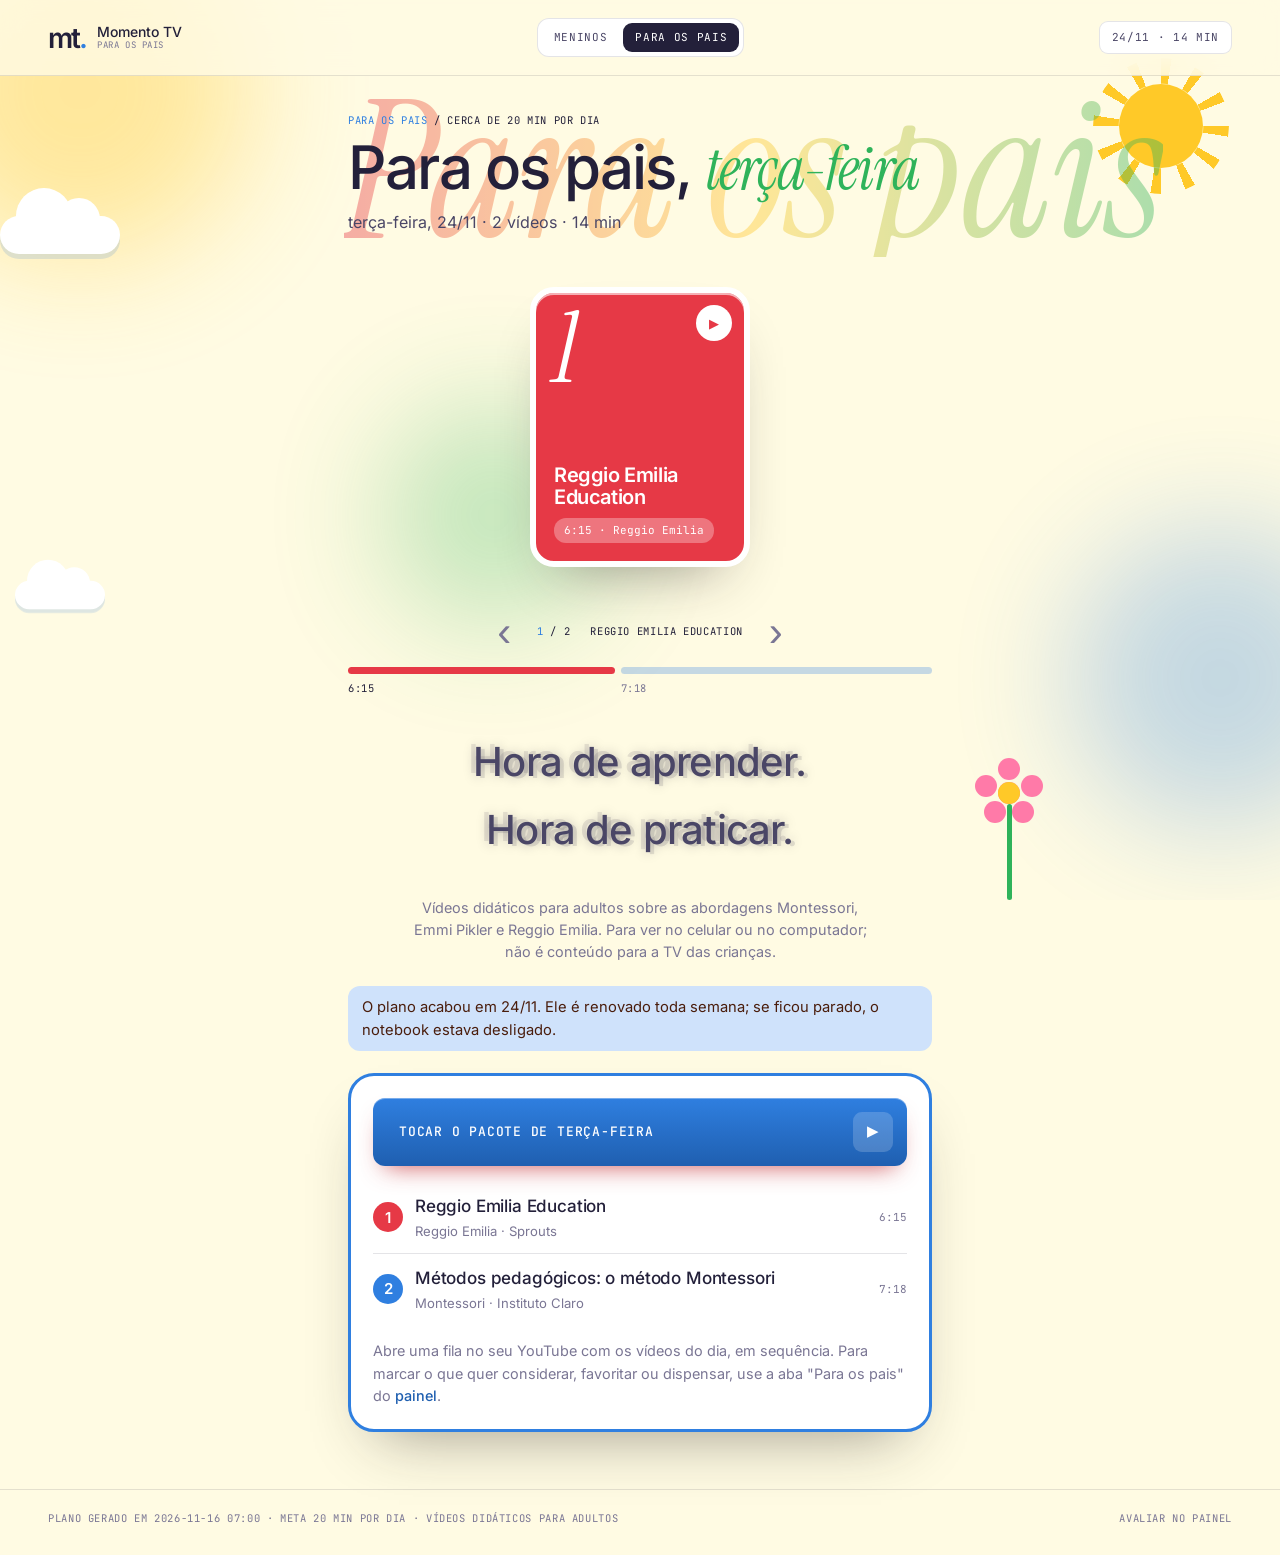
==== commit e7591fe5: "Página: fontes servidas pela própria página Inter, JetBrains Mono e Instrument Serif itálico saem do" ====
--- a/pais.html
+++ b/pais.html
@@ -10,10 +10,9 @@
 <link rel="icon" href="icones/pais-32.png" sizes="32x32" type="image/png">
 <link rel="apple-touch-icon" href="icones/pais-180.png">
 <link rel="manifest" href="manifest-pais.webmanifest">
-<link rel="preconnect" href="https://fonts.googleapis.com">
-<link rel="stylesheet" href="https://fonts.googleapis.com/css2?family=Inter:wght@400;500;600&family=JetBrains+Mono:wght@400;500&family=Instrument+Serif:ital@1&display=swap">
+<link rel="preload" href="fontes/inter-latin.woff2" as="font" type="font/woff2" crossorigin>
 <!-- Estilo e script são comuns às duas páginas; ao mudar estilo.css ou pagina.js, aumente o ?v= nas duas -->
-<link rel="stylesheet" href="estilo.css?v=20261115b">
+<link rel="stylesheet" href="estilo.css?v=20261122a">
 <style>
   /* Cores desta página: acento azul, cartões azuis, destaque verde */
   :root{--card-edge:var(--blue);--accent:var(--blue);--accent-deep:#1f5fb0;--accent-soft:#cfe2fb;--em:var(--green)}
--- a/estilo.css
+++ b/estilo.css
@@ -1,3 +1,114 @@
+/* Fontes servidas pela propria pagina (antes vinham do Google Fonts), mesmos arquivos e mesmas regras de subset.
+   Licencas em fontes/OFL-*.txt (SIL Open Font License 1.1). */
+/* latin-ext */
+@font-face {
+  font-family: 'Instrument Serif';
+  font-style: italic;
+  font-weight: 400;
+  font-display: swap;
+  src: url(fontes/instrument-serif-italico-latin-ext.woff2) format('woff2');
+  unicode-range: U+0100-02BA, U+02BD-02C5, U+02C7-02CC, U+02CE-02D7, U+02DD-02FF, U+0304, U+0308, U+0329, U+1D00-1DBF, U+1E00-1E9F, U+1EF2-1EFF, U+2020, U+20A0-20AB, U+20AD-20C4, U+2113, U+2C60-2C7F, U+A720-A7FF;
+}
+/* latin */
+@font-face {
+  font-family: 'Instrument Serif';
+  font-style: italic;
+  font-weight: 400;
+  font-display: swap;
+  src: url(fontes/instrument-serif-italico-latin.woff2) format('woff2');
+  unicode-range: U+0000-00FF, U+0131, U+0152-0153, U+02BB-02BC, U+02C6, U+02DA, U+02DC, U+0304, U+0308, U+0329, U+2000-206F, U+20AC, U+2122, U+2191, U+2193, U+2212, U+2215, U+FEFF, U+FFFD;
+}
+/* latin-ext */
+@font-face {
+  font-family: 'Inter';
+  font-style: normal;
+  font-weight: 400;
+  font-display: swap;
+  src: url(fontes/inter-latin-ext.woff2) format('woff2');
+  unicode-range: U+0100-02BA, U+02BD-02C5, U+02C7-02CC, U+02CE-02D7, U+02DD-02FF, U+0304, U+0308, U+0329, U+1D00-1DBF, U+1E00-1E9F, U+1EF2-1EFF, U+2020, U+20A0-20AB, U+20AD-20C4, U+2113, U+2C60-2C7F, U+A720-A7FF;
+}
+/* latin */
+@font-face {
+  font-family: 'Inter';
+  font-style: normal;
+  font-weight: 400;
+  font-display: swap;
+  src: url(fontes/inter-latin.woff2) format('woff2');
+  unicode-range: U+0000-00FF, U+0131, U+0152-0153, U+02BB-02BC, U+02C6, U+02DA, U+02DC, U+0304, U+0308, U+0329, U+2000-206F, U+20AC, U+2122, U+2191, U+2193, U+2212, U+2215, U+FEFF, U+FFFD;
+}
+/* latin-ext */
+@font-face {
+  font-family: 'Inter';
+  font-style: normal;
+  font-weight: 500;
+  font-display: swap;
+  src: url(fontes/inter-latin-ext.woff2) format('woff2');
+  unicode-range: U+0100-02BA, U+02BD-02C5, U+02C7-02CC, U+02CE-02D7, U+02DD-02FF, U+0304, U+0308, U+0329, U+1D00-1DBF, U+1E00-1E9F, U+1EF2-1EFF, U+2020, U+20A0-20AB, U+20AD-20C4, U+2113, U+2C60-2C7F, U+A720-A7FF;
+}
+/* latin */
+@font-face {
+  font-family: 'Inter';
+  font-style: normal;
+  font-weight: 500;
+  font-display: swap;
+  src: url(fontes/inter-latin.woff2) format('woff2');
+  unicode-range: U+0000-00FF, U+0131, U+0152-0153, U+02BB-02BC, U+02C6, U+02DA, U+02DC, U+0304, U+0308, U+0329, U+2000-206F, U+20AC, U+2122, U+2191, U+2193, U+2212, U+2215, U+FEFF, U+FFFD;
+}
+/* latin-ext */
+@font-face {
+  font-family: 'Inter';
+  font-style: normal;
+  font-weight: 600;
+  font-display: swap;
+  src: url(fontes/inter-latin-ext.woff2) format('woff2');
+  unicode-range: U+0100-02BA, U+02BD-02C5, U+02C7-02CC, U+02CE-02D7, U+02DD-02FF, U+0304, U+0308, U+0329, U+1D00-1DBF, U+1E00-1E9F, U+1EF2-1EFF, U+2020, U+20A0-20AB, U+20AD-20C4, U+2113, U+2C60-2C7F, U+A720-A7FF;
+}
+/* latin */
+@font-face {
+  font-family: 'Inter';
+  font-style: normal;
+  font-weight: 600;
+  font-display: swap;
+  src: url(fontes/inter-latin.woff2) format('woff2');
+  unicode-range: U+0000-00FF, U+0131, U+0152-0153, U+02BB-02BC, U+02C6, U+02DA, U+02DC, U+0304, U+0308, U+0329, U+2000-206F, U+20AC, U+2122, U+2191, U+2193, U+2212, U+2215, U+FEFF, U+FFFD;
+}
+/* latin-ext */
+@font-face {
+  font-family: 'JetBrains Mono';
+  font-style: normal;
+  font-weight: 400;
+  font-display: swap;
+  src: url(fontes/jetbrains-mono-latin-ext.woff2) format('woff2');
+  unicode-range: U+0100-02BA, U+02BD-02C5, U+02C7-02CC, U+02CE-02D7, U+02DD-02FF, U+0304, U+0308, U+0329, U+1D00-1DBF, U+1E00-1E9F, U+1EF2-1EFF, U+2020, U+20A0-20AB, U+20AD-20C4, U+2113, U+2C60-2C7F, U+A720-A7FF;
+}
+/* latin */
+@font-face {
+  font-family: 'JetBrains Mono';
+  font-style: normal;
+  font-weight: 400;
+  font-display: swap;
+  src: url(fontes/jetbrains-mono-latin.woff2) format('woff2');
+  unicode-range: U+0000-00FF, U+0131, U+0152-0153, U+02BB-02BC, U+02C6, U+02DA, U+02DC, U+0304, U+0308, U+0329, U+2000-206F, U+20AC, U+2122, U+2191, U+2193, U+2212, U+2215, U+FEFF, U+FFFD;
+}
+/* latin-ext */
+@font-face {
+  font-family: 'JetBrains Mono';
+  font-style: normal;
+  font-weight: 500;
+  font-display: swap;
+  src: url(fontes/jetbrains-mono-latin-ext.woff2) format('woff2');
+  unicode-range: U+0100-02BA, U+02BD-02C5, U+02C7-02CC, U+02CE-02D7, U+02DD-02FF, U+0304, U+0308, U+0329, U+1D00-1DBF, U+1E00-1E9F, U+1EF2-1EFF, U+2020, U+20A0-20AB, U+20AD-20C4, U+2113, U+2C60-2C7F, U+A720-A7FF;
+}
+/* latin */
+@font-face {
+  font-family: 'JetBrains Mono';
+  font-style: normal;
+  font-weight: 500;
+  font-display: swap;
+  src: url(fontes/jetbrains-mono-latin.woff2) format('woff2');
+  unicode-range: U+0000-00FF, U+0131, U+0152-0153, U+02BB-02BC, U+02C6, U+02DA, U+02DC, U+0304, U+0308, U+0329, U+2000-206F, U+20AC, U+2122, U+2191, U+2193, U+2212, U+2215, U+FEFF, U+FFFD;
+}
+
 /* Momento TV: estilo comum a index.html e pais.html. Cada página troca só as cores em um <style> próprio. */
 /* Tokens do design system Noa Vale (noa-vale-design-system) */
 :root{
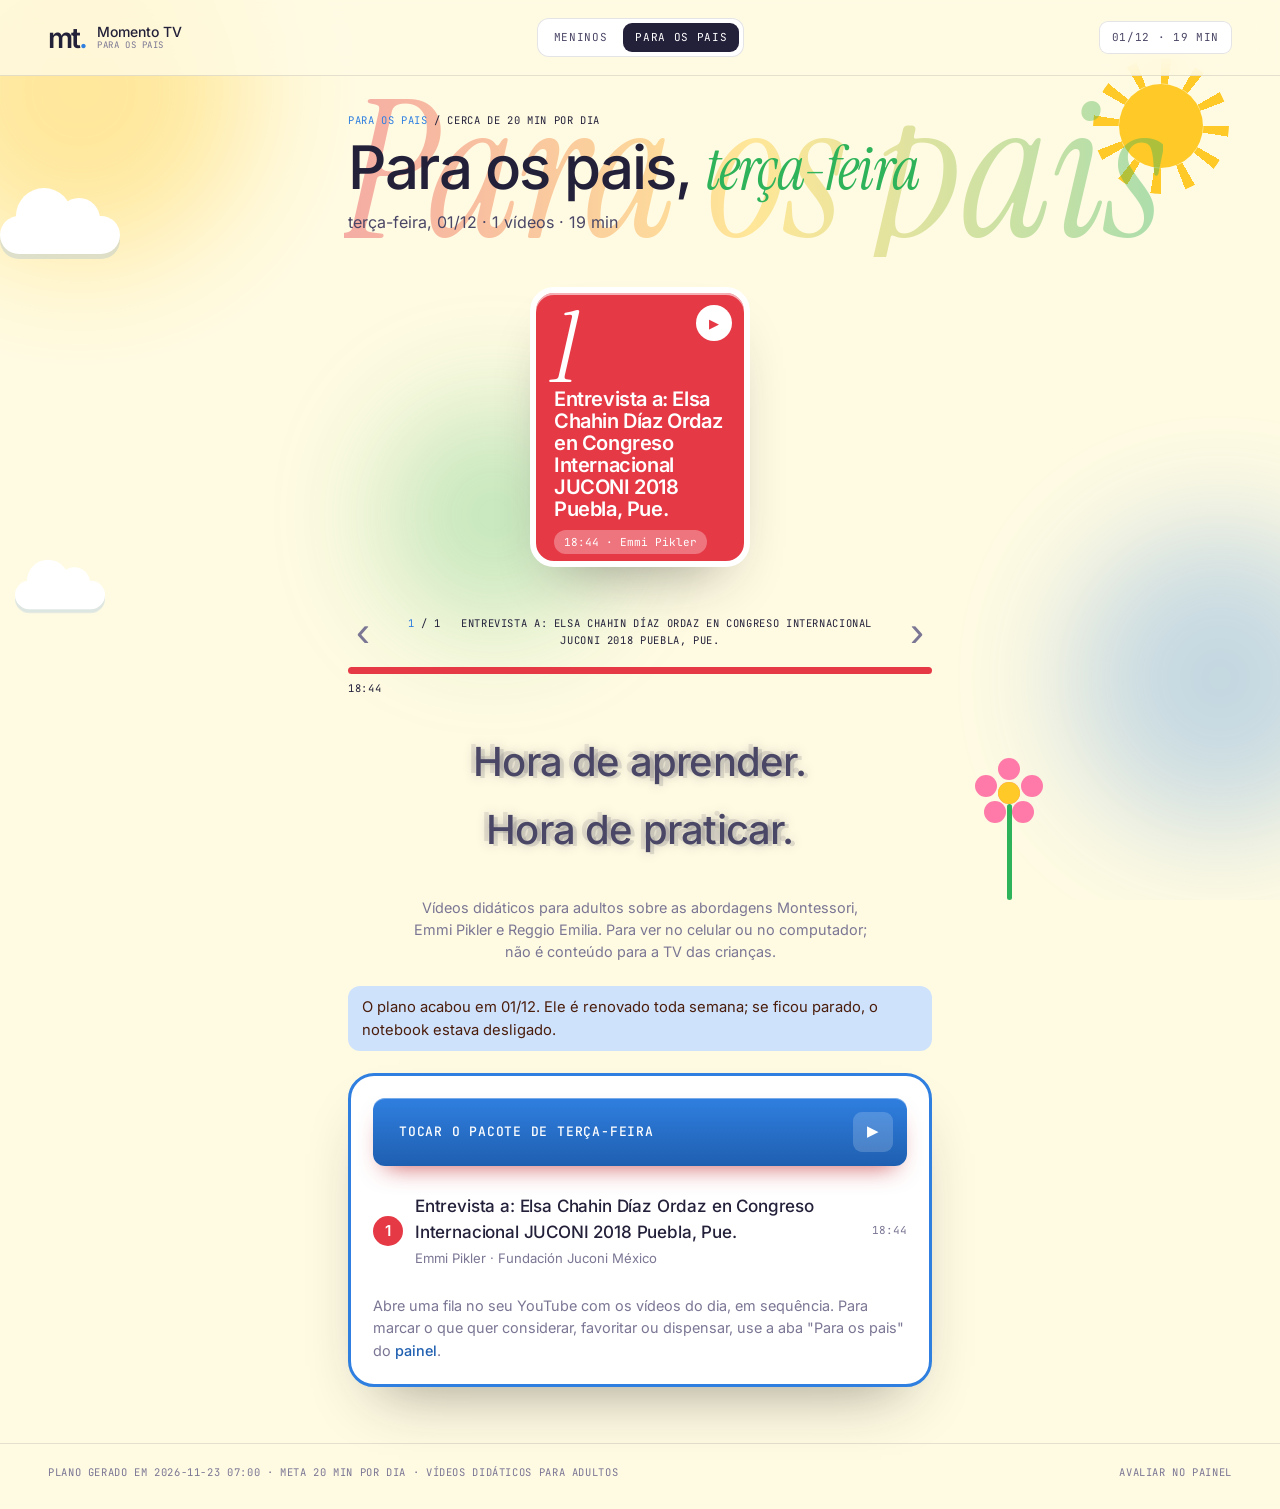
==== commit f4e3ee20: "Página: Content-Security-Policy e links montados só a partir do id As duas páginas ganham uma Conten" ====
--- a/pais.html
+++ b/pais.html
@@ -4,6 +4,9 @@
 <meta charset="utf-8">
 <meta name="viewport" content="width=device-width,initial-scale=1">
 <meta name="robots" content="noindex">
+<meta name="description" content="Pacote diário de vídeos didáticos para os pais: Montessori, Emmi Pikler e Reggio Emilia.">
+<!-- Só carrega o que é desta página; script injetado e link javascript: não rodam. O style inline é das cores por página. -->
+<meta http-equiv="Content-Security-Policy" content="default-src 'none'; script-src 'self'; style-src 'self' 'unsafe-inline'; img-src 'self'; font-src 'self'; connect-src 'self'; manifest-src 'self'; base-uri 'none'; form-action 'none'">
 <meta name="theme-color" content="#fffbe3">
 <title>Momento TV · Para os pais</title>
 <link rel="icon" href="icones/pais.svg" type="image/svg+xml">
@@ -12,7 +15,7 @@
 <link rel="manifest" href="manifest-pais.webmanifest">
 <link rel="preload" href="fontes/inter-latin.woff2" as="font" type="font/woff2" crossorigin>
 <!-- Estilo e script são comuns às duas páginas; ao mudar estilo.css ou pagina.js, aumente o ?v= nas duas -->
-<link rel="stylesheet" href="estilo.css?v=20261122a">
+<link rel="stylesheet" href="estilo.css?v=20261126a">
 <style>
   /* Cores desta página: acento azul, cartões azuis, destaque verde */
   :root{--card-edge:var(--blue);--accent:var(--blue);--accent-deep:#1f5fb0;--accent-soft:#cfe2fb;--em:var(--green)}
@@ -43,14 +46,14 @@
     <p class="sub" id="sub">Carregando o plano…</p>
   </section>
 
-  <section class="roda reveal" id="roda" hidden aria-label="Vídeos de hoje">
+  <section class="roda reveal carregando" id="roda" aria-label="Vídeos de hoje" aria-busy="true">
     <div class="carousel"><div class="ring" id="ring"></div></div>
     <div class="roda-foot">
       <button class="chev" id="prev" aria-label="Vídeo anterior">&lsaquo;</button>
       <p class="mono tiny"><span class="accent" id="cur-index">1</span> / <span id="cur-total">1</span> &nbsp; <span id="cur-title"></span></p>
       <button class="chev" id="next" aria-label="Próximo vídeo">&rsaquo;</button>
     </div>
-    <div class="steps" id="steps"></div>
+    <div class="steps" id="steps"><button type="button" tabindex="-1" aria-hidden="true"><i></i>0:00</button></div>
   </section>
 
   <p class="dust" aria-hidden="true"><span>Hora de aprender.</span><span>Hora de praticar.</span></p>
@@ -78,6 +81,6 @@
   <p class="mono tiny" id="rodape"></p>
   <a class="mono tiny" style="color:inherit" href="https://claude.ai/artifact/XzqS7mqzaHzZkBcvkxbw5g#pais" target="_blank" rel="noopener">Avaliar no painel</a>
 </footer>
-<script src="pagina.js?v=20261115b"></script>
+<script src="pagina.js?v=20261126a"></script>
 </body>
 </html>
--- a/estilo.css
+++ b/estilo.css
@@ -218,6 +218,8 @@
 }
 /* ---- Efeitos do Noa Vale: roda 3D, dust, objetos soltos, passos ---- */
 .roda{display:flex;flex-direction:column;gap:14px}
+/* Enquanto o plano carrega, o carrossel ocupa o espaco dele, invisivel: o que vem abaixo nao pula quando ele aparece. */
+.roda.carregando{visibility:hidden}
 .carousel{position:relative;height:340px;perspective:1200px;perspective-origin:50% 40%}
 .ring{position:absolute;inset:0;margin:auto;width:220px;height:280px;transform-style:preserve-3d;transition:transform 1.1s cubic-bezier(.22,.8,.2,1)}
 .vcard{position:absolute;inset:0;display:flex;flex-direction:column;justify-content:space-between;padding:18px;border-radius:24px;border:6px solid #fff;background:var(--c);color:#fff;box-shadow:var(--shadow);backface-visibility:hidden;transform:rotateY(var(--a)) translateZ(var(--r))}
